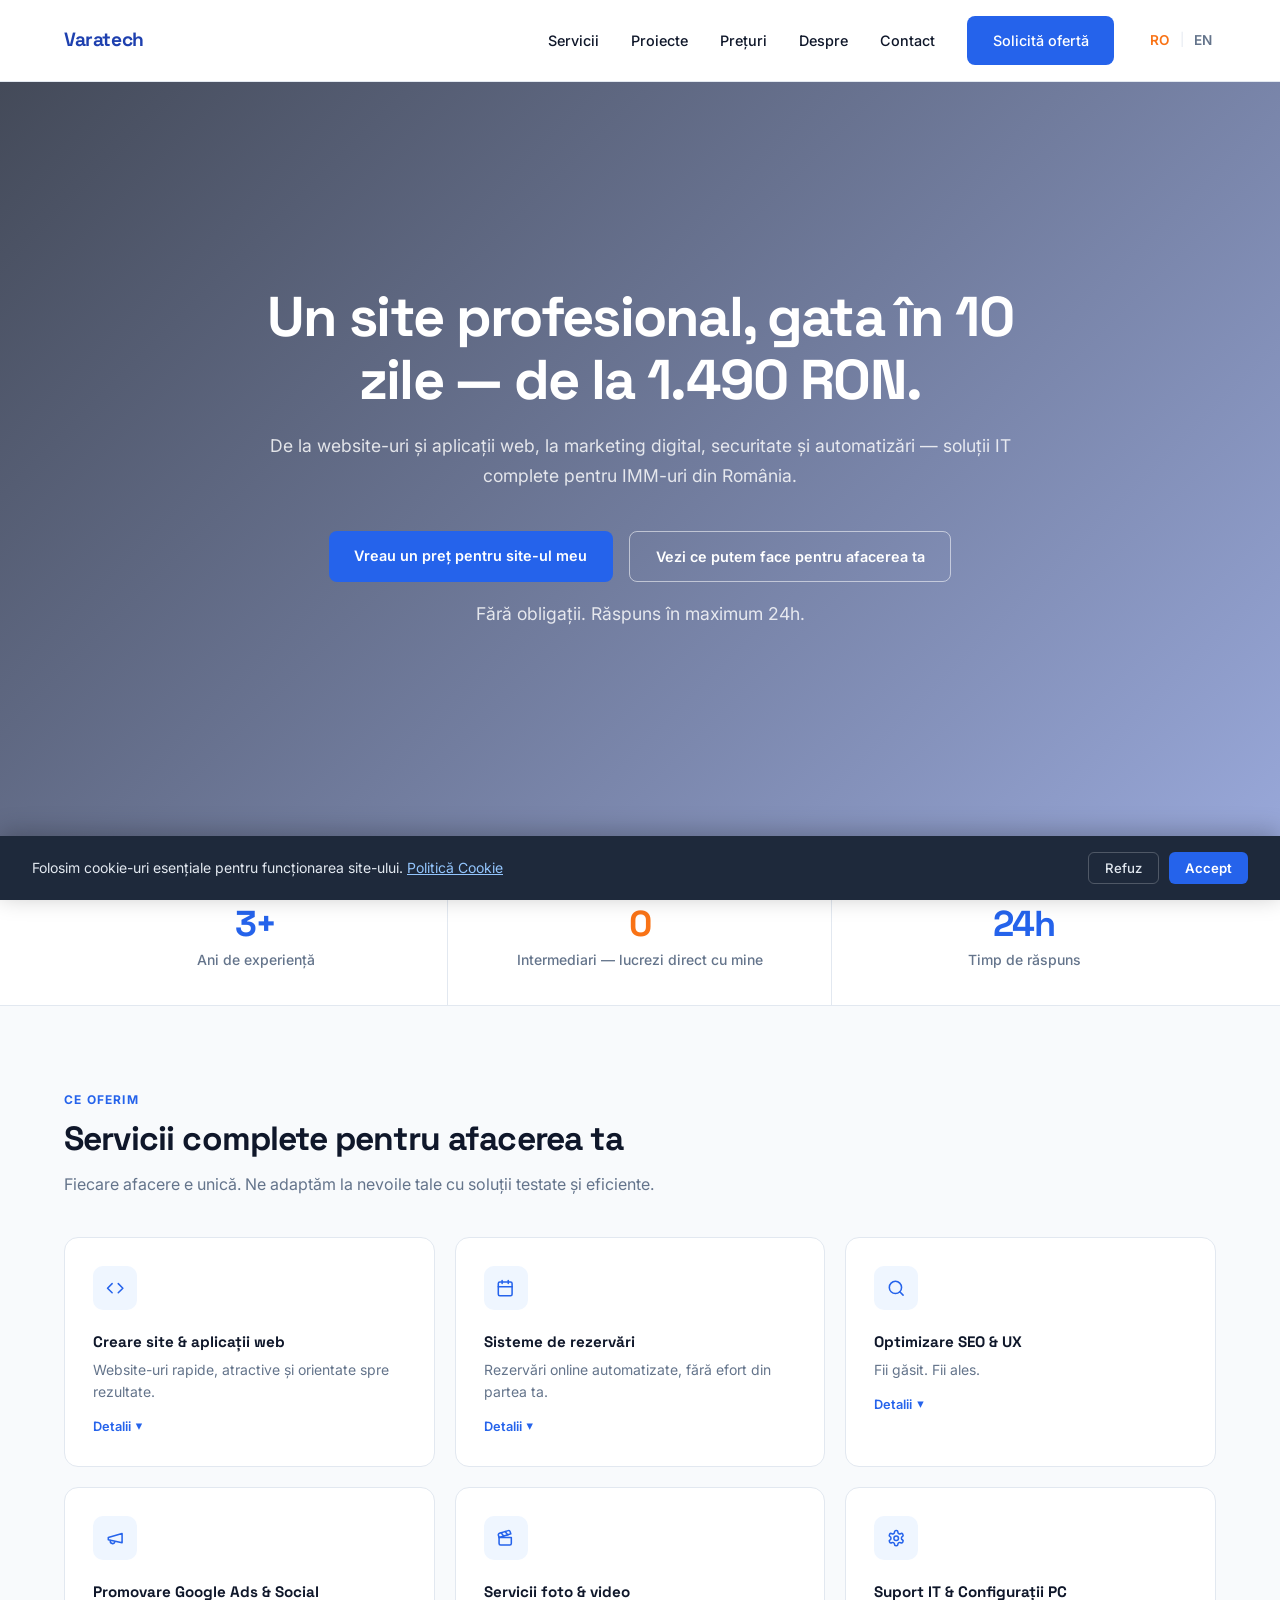
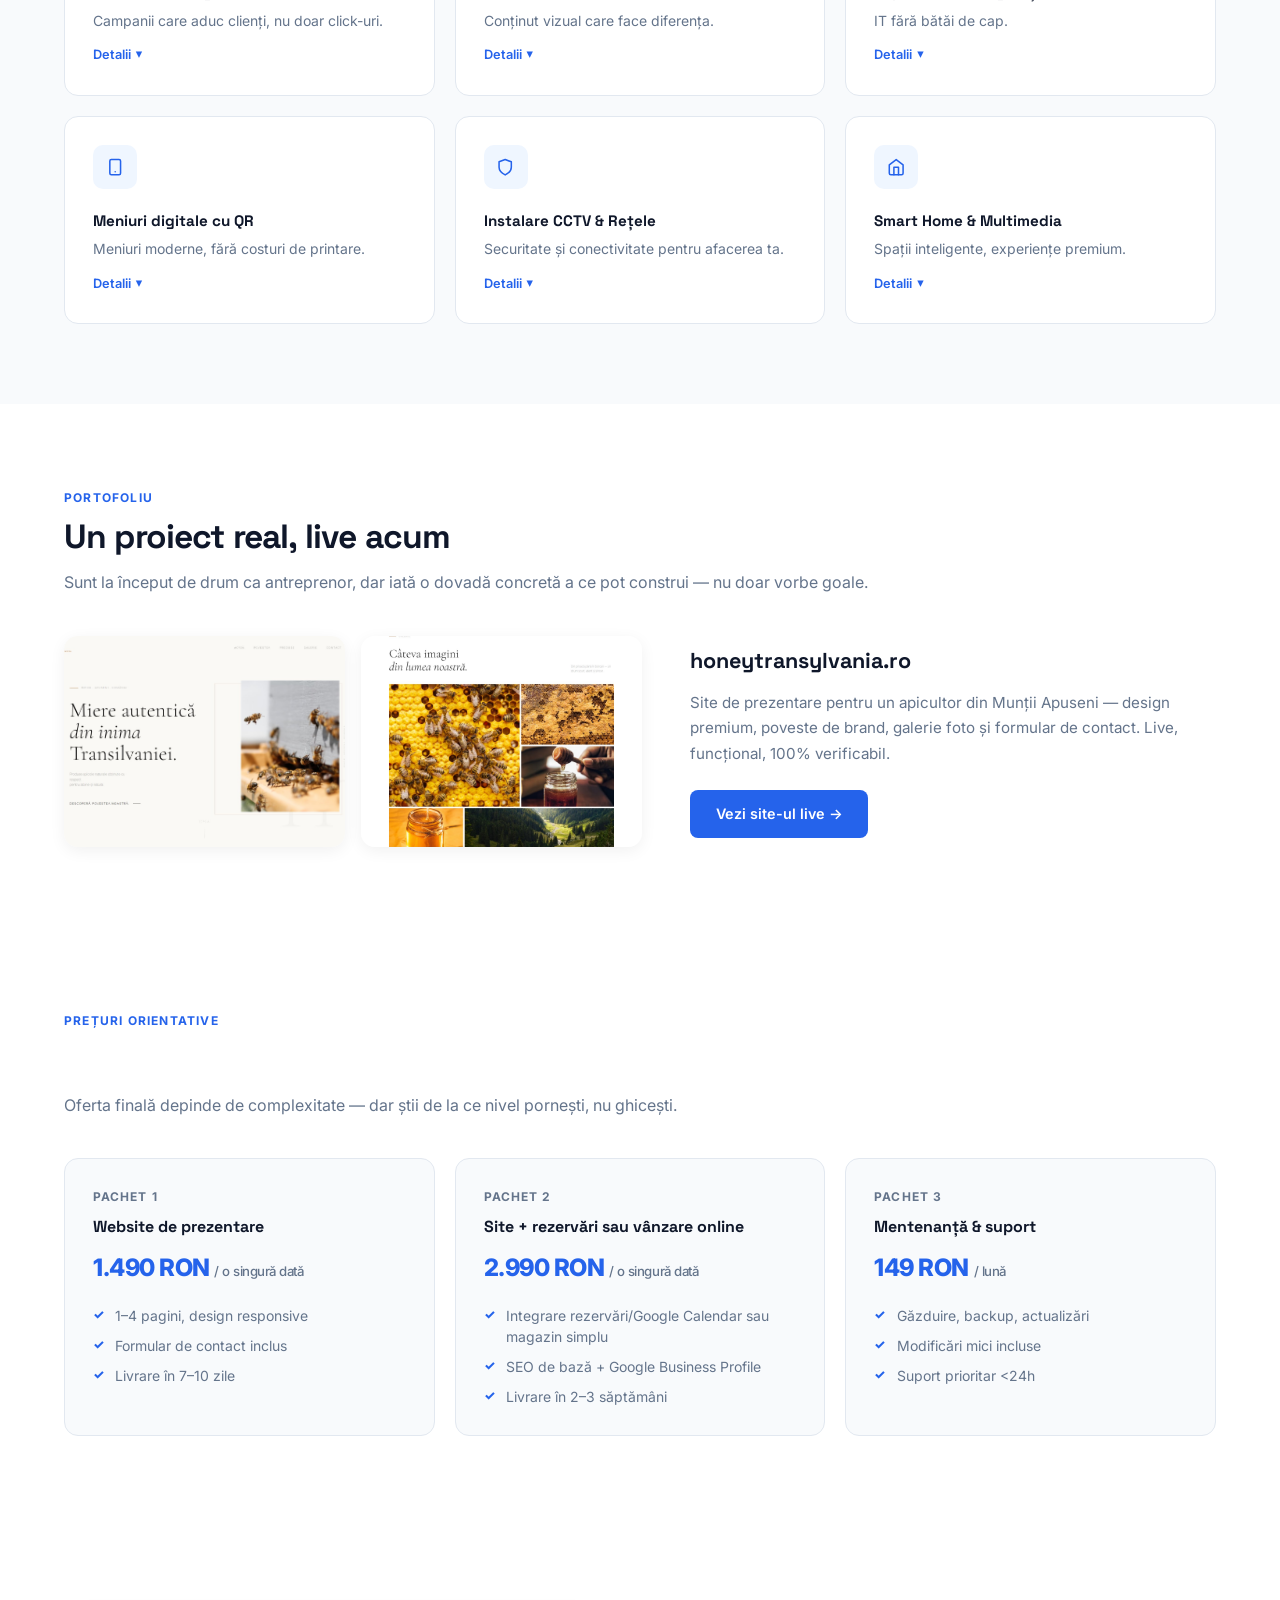
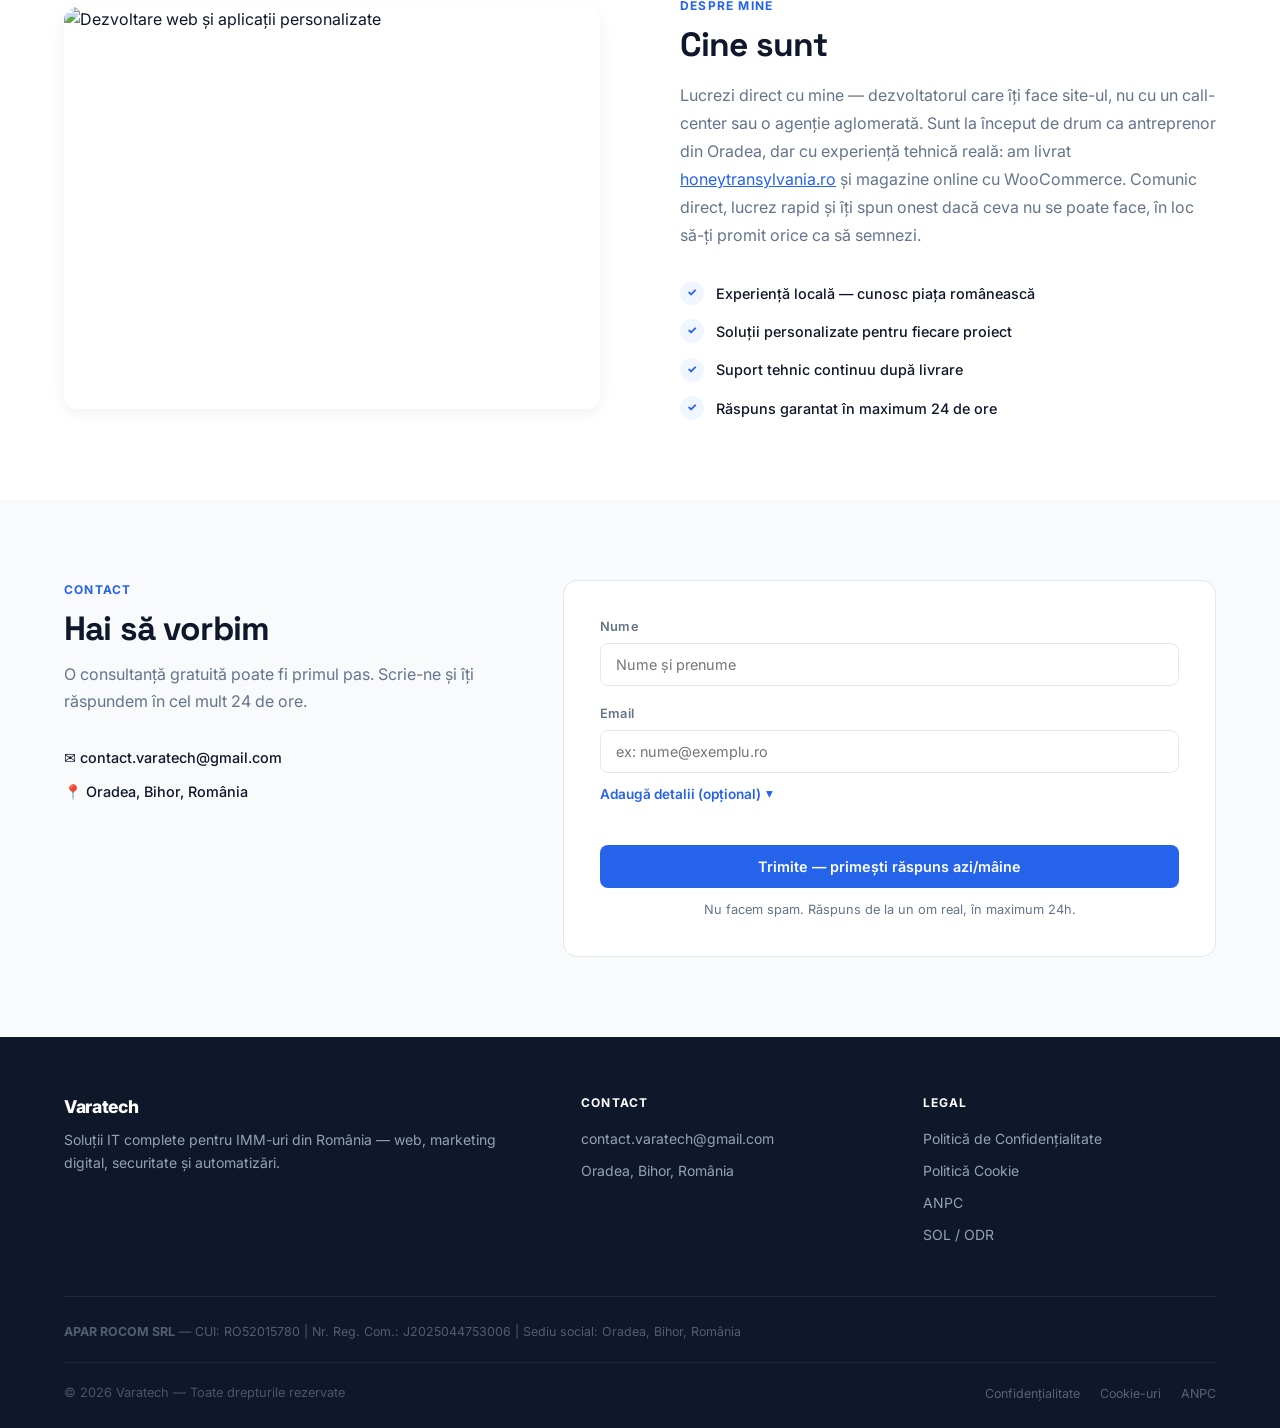
==== index.html @ bb3036b6 "Fix hero wrap, add RO/EN switcher, portfolio section, and visual refresh Removes forced line break c" ====
<!DOCTYPE html>
<html lang="ro">
<head>
  <meta charset="UTF-8">
  <meta name="viewport" content="width=device-width, initial-scale=1.0">
  <title data-i18n="title">Varatech — Soluții IT pentru afaceri din România</title>
  <meta name="description" content="Varatech: website-uri, aplicații web, SEO, Google Ads, suport IT, CCTV și automatizări pentru IMM-uri din Oradea și România.">
  <meta name="keywords" content="varatech, IT Oradea, web design Romania, aplicatii web, SEO, Google Ads, CCTV, smart home, suport IT">
  <meta property="og:title" content="Varatech — Soluții IT pentru afaceri">
  <meta property="og:description" content="Digitalizăm afacerea ta — rapid, eficient, local.">
  <meta property="og:url" content="https://varatech.ro">
  <meta property="og:type" content="website">
  <link rel="preconnect" href="https://fonts.googleapis.com">
  <link rel="preconnect" href="https://fonts.gstatic.com" crossorigin>
  <link href="https://fonts.googleapis.com/css2?family=Inter:wght@400;500;600;700;800&family=Space+Grotesk:wght@500;600;700&display=swap" rel="stylesheet">
  <link rel="stylesheet" href="styles.css">
  <link rel="icon" href="/favicon.ico" type="image/x-icon">
</head>
<body>

  <header class="site-header">
    <div class="container header-inner">
      <a class="logo" href="#">Varatech</a>
      <nav class="nav" id="main-nav">
        <button class="nav-close" id="nav-close" data-i18n-aria="nav.close" aria-label="Închide meniu">✕</button>
        <a href="#servicii" data-i18n="nav.servicii">Servicii</a>
        <a href="#proiecte" data-i18n="nav.proiecte">Proiecte</a>
        <a href="#preturi" data-i18n="nav.preturi">Prețuri</a>
        <a href="#despre" data-i18n="nav.despre">Despre</a>
        <a href="#contact" data-i18n="nav.contact">Contact</a>
        <a href="#contact" class="btn primary nav-cta magnetic" data-i18n="nav.cta">Solicită ofertă</a>
        <div class="lang-switch" role="group" aria-label="Limbă / Language">
          <button type="button" class="lang-btn active" data-lang="ro">RO</button>
          <span class="lang-sep">|</span>
          <button type="button" class="lang-btn" data-lang="en">EN</button>
        </div>
      </nav>
      <button id="nav-toggle" class="nav-toggle" data-i18n-aria="nav.toggle" aria-label="Meniu">
        <span></span><span></span><span></span>
      </button>
    </div>
  </header>
  <div class="nav-backdrop" id="nav-backdrop"></div>

  <main>

    <section class="hero">
      <div class="container hero-inner">
        <h1 data-i18n="hero.h1">Un site profesional, gata în 10 zile — de la 1.490&nbsp;RON.</h1>
        <p data-i18n="hero.p">De la website-uri și aplicații web, la marketing digital, securitate și automatizări — soluții IT complete pentru IMM-uri din România.</p>
        <div class="hero-ctas">
          <a href="#contact" class="btn primary magnetic" data-i18n="hero.cta1">Vreau un preț pentru site-ul meu</a>
          <a href="#servicii" class="btn outline magnetic" data-i18n="hero.cta2">Vezi ce putem face pentru afacerea ta</a>
        </div>
        <p class="hero-micro" data-i18n="hero.micro">Fără obligații. Răspuns în maximum 24h.</p>
      </div>
    </section>

    <section class="stats">
      <div class="container stats-grid">
        <div class="stat">
          <span class="stat-num">3+</span>
          <span class="stat-label" data-i18n="stats.label1">Ani de experiență</span>
        </div>
        <div class="stat">
          <span class="stat-num stat-num-warm">0</span>
          <span class="stat-label" data-i18n="stats.label2">Intermediari — lucrezi direct cu mine</span>
        </div>
        <div class="stat">
          <span class="stat-num">24h</span>
          <span class="stat-label" data-i18n="stats.label3">Timp de răspuns</span>
        </div>
      </div>
    </section>

    <section id="servicii" class="services">
      <div class="container">
        <span class="section-label reveal" data-i18n="services.label">Ce oferim</span>
        <h2 class="reveal" data-i18n="services.h2">Servicii complete pentru afacerea ta</h2>
        <p class="lead reveal" data-i18n="services.lead">Fiecare afacere e unică. Ne adaptăm la nevoile tale cu soluții testate și eficiente.</p>
        <div class="services-grid">

          <article class="card reveal">
            <div class="icon-wrap">
              <svg class="icon" xmlns="http://www.w3.org/2000/svg" viewBox="0 0 24 24" fill="none" stroke="currentColor" stroke-width="2" stroke-linecap="round" stroke-linejoin="round"><polyline points="16,18 22,12 16,6"></polyline><polyline points="8,6 2,12 8,18"></polyline></svg>
            </div>
            <h3 data-i18n="service1.title">Creare site & aplicații web</h3>
            <p data-i18n="service1.desc">Website-uri rapide, atractive și orientate spre rezultate.</p>
            <button class="details-btn"><span class="btn-text" data-i18n="common.details">Detalii</span> <span class="btn-icon">▾</span></button>
            <div class="details">
              <div class="details-inner"><p data-i18n="service1.details">Proiectăm și dezvoltăm website-uri personalizate și aplicații web pentru vânzări online, rezervări și managementul afacerii. Design modern, optimizat pentru orice dispozitiv.</p></div>
            </div>
          </article>

          <article class="card reveal">
            <div class="icon-wrap">
              <svg class="icon" xmlns="http://www.w3.org/2000/svg" viewBox="0 0 24 24" fill="none" stroke="currentColor" stroke-width="2" stroke-linecap="round" stroke-linejoin="round"><rect width="18" height="18" x="3" y="4" rx="2" ry="2"></rect><line x1="16" x2="16" y1="2" y2="6"></line><line x1="8" x2="8" y1="2" y2="6"></line><line x1="3" x2="21" y1="10" y2="10"></line></svg>
            </div>
            <h3 data-i18n="service2.title">Sisteme de rezervări</h3>
            <p data-i18n="service2.desc">Rezervări online automatizate, fără efort din partea ta.</p>
            <button class="details-btn"><span class="btn-text" data-i18n="common.details">Detalii</span> <span class="btn-icon">▾</span></button>
            <div class="details">
              <div class="details-inner"><p data-i18n="service2.details">Soluții intuitive de programări online, sincronizate cu Google Calendar, cu notificări automate și management complet al clienților.</p></div>
            </div>
          </article>

          <article class="card reveal">
            <div class="icon-wrap">
              <svg class="icon" xmlns="http://www.w3.org/2000/svg" viewBox="0 0 24 24" fill="none" stroke="currentColor" stroke-width="2" stroke-linecap="round" stroke-linejoin="round"><circle cx="11" cy="11" r="8"></circle><path d="m21 21-4.35-4.35"></path></svg>
            </div>
            <h3 data-i18n="service3.title">Optimizare SEO & UX</h3>
            <p data-i18n="service3.desc">Fii găsit. Fii ales.</p>
            <button class="details-btn"><span class="btn-text" data-i18n="common.details">Detalii</span> <span class="btn-icon">▾</span></button>
            <div class="details">
              <div class="details-inner"><p data-i18n="service3.details">Creștem vizibilitatea site-ului tău în căutările locale, optimizăm experiența utilizatorilor și îmbunătățim rata de conversie.</p></div>
            </div>
          </article>

          <article class="card reveal">
            <div class="icon-wrap">
              <svg class="icon" xmlns="http://www.w3.org/2000/svg" viewBox="0 0 24 24" fill="none" stroke="currentColor" stroke-width="2" stroke-linecap="round" stroke-linejoin="round"><path d="m3 11 18-5v12L3 14v-3z"></path><path d="M11.6 16.8a3 3 0 0 1-5.8-1.6"></path></svg>
            </div>
            <h3 data-i18n="service4.title">Promovare Google Ads & Social</h3>
            <p data-i18n="service4.desc">Campanii care aduc clienți, nu doar click-uri.</p>
            <button class="details-btn"><span class="btn-text" data-i18n="common.details">Detalii</span> <span class="btn-icon">▾</span></button>
            <div class="details">
              <div class="details-inner"><p data-i18n="service4.details">Campanii eficiente pe Google și rețele sociale, orientate spre clienți locali, cu rezultate clare și măsurabile.</p></div>
            </div>
          </article>

          <article class="card reveal">
            <div class="icon-wrap">
              <svg class="icon" xmlns="http://www.w3.org/2000/svg" viewBox="0 0 24 24" fill="none" stroke="currentColor" stroke-width="2" stroke-linecap="round" stroke-linejoin="round">
                <path d="M4 11v8a2 2 0 0 0 2 2h12a2 2 0 0 0 2-2v-8H4Z"></path>
                <path d="m4 11-.88-2.87a2 2 0 0 1 1.33-2.5l11.48-3.5a2 2 0 0 1 2.5 1.32l.87 2.87L4 11.01Z"></path>
                <path d="m6.6 4.99 3.38 4.2"></path>
                <path d="m11.86 3.38 3.38 4.2"></path>
              </svg>
            </div>
            <h3 data-i18n="service5.title">Servicii foto & video</h3>
            <p data-i18n="service5.desc">Conținut vizual care face diferența.</p>
            <button class="details-btn"><span class="btn-text" data-i18n="common.details">Detalii</span> <span class="btn-icon">▾</span></button>
            <div class="details">
              <div class="details-inner"><p data-i18n="service5.details">Fotografii de produs, video-uri promoționale și sesiuni foto pentru social media — conținut profesional care prezintă afacerea ta la cel mai înalt nivel.</p></div>
            </div>
          </article>

          <article class="card reveal">
            <div class="icon-wrap">
              <svg class="icon" xmlns="http://www.w3.org/2000/svg" viewBox="0 0 24 24" fill="none" stroke="currentColor" stroke-width="2" stroke-linecap="round" stroke-linejoin="round"><path d="M12.22 2h-.44a2 2 0 0 0-2 2v.18a2 2 0 0 1-1 1.73l-.43.25a2 2 0 0 1-2 0l-.15-.08a2 2 0 0 0-2.73.73l-.22.38a2 2 0 0 0 .73 2.73l.15.1a2 2 0 0 1 1 1.72v.51a2 2 0 0 1-1 1.74l-.15.09a2 2 0 0 0-.73 2.73l.22.38a2 2 0 0 0 2.73.73l.15-.08a2 2 0 0 1 2 0l.43.25a2 2 0 0 1 1 1.73V20a2 2 0 0 0 2 2h.44a2 2 0 0 0 2-2v-.18a2 2 0 0 1 1-1.73l.43-.25a2 2 0 0 1 2 0l.15.08a2 2 0 0 0 2.73-.73l.22-.39a2 2 0 0 0-.73-2.73l-.15-.08a2 2 0 0 1-1-1.74v-.5a2 2 0 0 1 1-1.74l.15-.09a2 2 0 0 0 .73-2.73l-.22-.38a2 2 0 0 0-2.73-.73l-.15.08a2 2 0 0 1-2 0l-.43-.25a2 2 0 0 1-1-1.73V4a2 2 0 0 0-2-2z"></path><circle cx="12" cy="12" r="3"></circle></svg>
            </div>
            <h3 data-i18n="service6.title">Suport IT & Configurații PC</h3>
            <p data-i18n="service6.desc">IT fără bătăi de cap.</p>
            <button class="details-btn"><span class="btn-text" data-i18n="common.details">Detalii</span> <span class="btn-icon">▾</span></button>
            <div class="details">
              <div class="details-inner"><p data-i18n="service6.details">Administrare rețele, configurare PC-uri, backup-uri sigure și intervenții rapide on-site sau remote, pentru continuitatea afacerii tale.</p></div>
            </div>
          </article>

          <article class="card reveal">
            <div class="icon-wrap">
              <svg class="icon" xmlns="http://www.w3.org/2000/svg" viewBox="0 0 24 24" fill="none" stroke="currentColor" stroke-width="2" stroke-linecap="round" stroke-linejoin="round"><rect width="14" height="20" x="5" y="2" rx="2" ry="2"></rect><path d="M12 18h.01"></path></svg>
            </div>
            <h3 data-i18n="service7.title">Meniuri digitale cu QR</h3>
            <p data-i18n="service7.desc">Meniuri moderne, fără costuri de printare.</p>
            <button class="details-btn"><span class="btn-text" data-i18n="common.details">Detalii</span> <span class="btn-icon">▾</span></button>
            <div class="details">
              <div class="details-inner"><p data-i18n="service7.details">Meniuri interactive pentru restaurante și cafenele, actualizabile instant, accesibile printr-un simplu cod QR. Fără hârtie, fără costuri suplimentare.</p></div>
            </div>
          </article>

          <article class="card reveal">
            <div class="icon-wrap">
              <svg class="icon" xmlns="http://www.w3.org/2000/svg" viewBox="0 0 24 24" fill="none" stroke="currentColor" stroke-width="2" stroke-linecap="round" stroke-linejoin="round"><path d="M12 22s8-4 8-10V5l-8-3-8 3v7c0 6 8 10 8 10"></path></svg>
            </div>
            <h3 data-i18n="service8.title">Instalare CCTV & Rețele</h3>
            <p data-i18n="service8.desc">Securitate și conectivitate pentru afacerea ta.</p>
            <button class="details-btn"><span class="btn-text" data-i18n="common.details">Detalii</span> <span class="btn-icon">▾</span></button>
            <div class="details">
              <div class="details-inner"><p data-i18n="service8.details">Instalăm sisteme de supraveghere video, rețele cablate și wireless, cu monitorizare 24/7 și securitate avansată.</p></div>
            </div>
          </article>

          <article class="card reveal">
            <div class="icon-wrap">
              <svg class="icon" xmlns="http://www.w3.org/2000/svg" viewBox="0 0 24 24" fill="none" stroke="currentColor" stroke-width="2" stroke-linecap="round" stroke-linejoin="round"><path d="m3 9 9-7 9 7v11a2 2 0 0 1-2 2H5a2 2 0 0 1-2-2z"></path><polyline points="9,22 9,12 15,12 15,22"></polyline></svg>
            </div>
            <h3 data-i18n="service9.title">Smart Home & Multimedia</h3>
            <p data-i18n="service9.desc">Spații inteligente, experiențe premium.</p>
            <button class="details-btn"><span class="btn-text" data-i18n="common.details">Detalii</span> <span class="btn-icon">▾</span></button>
            <div class="details">
              <div class="details-inner"><p data-i18n="service9.details">Automatizări smart home și sisteme multimedia profesionale pentru locuințe și spații comerciale — confort, eficiență și o imagine modernă.</p></div>
            </div>
          </article>

        </div>
      </div>
    </section>

    <section id="proiecte" class="portfolio">
      <div class="container">
        <span class="section-label reveal" data-i18n="portfolio.label">Portofoliu</span>
        <h2 class="reveal" data-i18n="portfolio.h2">Un proiect real, live acum</h2>
        <p class="lead reveal" data-i18n="portfolio.lead">Sunt la început de drum ca antreprenor, dar iată o dovadă concretă a ce pot construi — nu doar vorbe goale.</p>
        <div class="portfolio-showcase">
          <div class="portfolio-images reveal">
            <img src="imgs/portfolio/honeytransylvania-hero.jpg" data-i18n-alt="portfolio.imgAlt1" alt="Pagina principală honeytransylvania.ro" loading="lazy">
            <img src="imgs/portfolio/honeytransylvania-galerie.jpg" data-i18n-alt="portfolio.imgAlt2" alt="Galeria foto de pe honeytransylvania.ro" loading="lazy">
          </div>
          <div class="portfolio-info reveal">
            <h3>honeytransylvania.ro</h3>
            <p data-i18n="portfolio.desc">Site de prezentare pentru un apicultor din Munții Apuseni — design premium, poveste de brand, galerie foto și formular de contact. Live, funcțional, 100% verificabil.</p>
            <a href="https://honeytransylvania.ro/" target="_blank" rel="noopener" class="btn primary magnetic" data-i18n="portfolio.cta">Vezi site-ul live →</a>
          </div>
        </div>
      </div>
    </section>

    <section id="preturi" class="pricing">
      <div class="container">
        <span class="section-label reveal" data-i18n="pricing.label">Prețuri orientative</span>
        <h2 class="reveal" data-i18n="pricing.h2">Cât costă, de la ce sumă pornim</h2>
        <p class="lead reveal" data-i18n="pricing.lead">Oferta finală depinde de complexitate — dar știi de la ce nivel pornești, nu ghicești.</p>
        <div class="price-grid">

          <article class="price-card reveal">
            <p class="price-tier" data-i18n="price1.tier">Pachet 1</p>
            <h3 class="price-name" data-i18n="price1.name">Website de prezentare</h3>
            <p class="price-value">1.490 RON <span data-i18n="pricing.onetime">/ o singură dată</span></p>
            <ul class="price-features">
              <li data-i18n="price1.f1">1–4 pagini, design responsive</li>
              <li data-i18n="price1.f2">Formular de contact inclus</li>
              <li data-i18n="price1.f3">Livrare în 7–10 zile</li>
            </ul>
          </article>

          <article class="price-card reveal">
            <p class="price-tier" data-i18n="price2.tier">Pachet 2</p>
            <h3 class="price-name" data-i18n="price2.name">Site + rezervări sau vânzare online</h3>
            <p class="price-value">2.990 RON <span data-i18n="pricing.onetime">/ o singură dată</span></p>
            <ul class="price-features">
              <li data-i18n="price2.f1">Integrare rezervări/Google Calendar sau magazin simplu</li>
              <li data-i18n="price2.f2">SEO de bază + Google Business Profile</li>
              <li data-i18n="price2.f3">Livrare în 2–3 săptămâni</li>
            </ul>
          </article>

          <article class="price-card reveal">
            <p class="price-tier" data-i18n="price3.tier">Pachet 3</p>
            <h3 class="price-name" data-i18n="price3.name">Mentenanță &amp; suport</h3>
            <p class="price-value">149 RON <span data-i18n="price3.period">/ lună</span></p>
            <ul class="price-features">
              <li data-i18n="price3.f1">Găzduire, backup, actualizări</li>
              <li data-i18n="price3.f2">Modificări mici incluse</li>
              <li data-i18n="price3.f3">Suport prioritar &lt;24h</li>
            </ul>
          </article>

        </div>
      </div>
    </section>

    <section id="despre" class="about">
      <div class="container">
        <div class="about-inner">
          <div class="about-image reveal">
            <img
              src="https://images.unsplash.com/photo-1522071820081-009f0129c71c?auto=format&fit=crop&w=800&q=80"
              alt="Dezvoltare web și aplicații personalizate"
              data-i18n-alt="about.imgAlt"
              loading="lazy"
            >
          </div>
          <div class="about-content reveal">
            <span class="section-label" data-i18n="about.label">Despre mine</span>
            <h2 data-i18n="about.h2">Cine sunt</h2>
            <p data-i18n-html="about.p">Lucrezi direct cu mine — dezvoltatorul care îți face site-ul, nu cu un call-center sau o agenție aglomerată. Sunt la început de drum ca antreprenor din Oradea, dar cu experiență tehnică reală: am livrat <a href="https://honeytransylvania.ro" target="_blank" rel="noopener">honeytransylvania.ro</a> și magazine online cu WooCommerce. Comunic direct, lucrez rapid și îți spun onest dacă ceva nu se poate face, în loc să-ți promit orice ca să semnezi.</p>
            <ul class="feature-list">
              <li data-i18n="about.f1">Experiență locală — cunosc piața românească</li>
              <li data-i18n="about.f2">Soluții personalizate pentru fiecare proiect</li>
              <li data-i18n="about.f3">Suport tehnic continuu după livrare</li>
              <li data-i18n="about.f4">Răspuns garantat în maximum 24 de ore</li>
            </ul>
          </div>
        </div>
      </div>
    </section>

    <section id="contact" class="contact">
      <div class="container">
        <div class="contact-inner">
          <div class="contact-info reveal">
            <span class="section-label" data-i18n="contact.label">Contact</span>
            <h2 data-i18n="contact.h2">Hai să vorbim</h2>
            <p class="lead" data-i18n="contact.lead">O consultanță gratuită poate fi primul pas. Scrie-ne și îți răspundem în cel mult 24 de ore.</p>
            <div class="contact-details">
              <a href="mailto:contact.varatech@gmail.com">✉️ contact.varatech@gmail.com</a>
              <span data-i18n="contact.location">📍 Oradea, Bihor, România</span>
            </div>
          </div>
          <div class="contact-form-wrap reveal">
            <form id="contact-form" class="contact-form">
              <div class="form-row">
                <label for="name" data-i18n="form.name">Nume</label>
                <input id="name" name="name" type="text" placeholder="Nume și prenume" data-i18n-placeholder="form.namePh" required>
              </div>
              <div class="form-row">
                <label for="email" data-i18n="form.email">Email</label>
                <input id="email" name="email" type="email" placeholder="ex: nume@exemplu.ro" data-i18n-placeholder="form.emailPh" required>
              </div>

              <button type="button" class="form-more-btn"><span class="btn-text" data-i18n="form.more">Adaugă detalii (opțional)</span> <span class="btn-icon">▾</span></button>
              <div class="form-extra">
                <div class="form-extra-inner">
                  <div class="form-row">
                    <label for="phone" data-i18n="form.phone">Telefon</label>
                    <input id="phone" name="phone" type="tel" placeholder="07xx xxx xxx">
                  </div>
                  <div class="form-row">
                    <label for="service" data-i18n="form.service">Serviciu</label>
                    <select id="service" name="service">
                      <option value="Creare site & aplicații web" data-i18n="opt.site">Creare site & aplicații web</option>
                      <option value="Sisteme de rezervări" data-i18n="opt.booking">Sisteme de rezervări</option>
                      <option value="SEO & UX" data-i18n="opt.seo">SEO & UX</option>
                      <option value="Google Ads & Social" data-i18n="opt.ads">Google Ads & Social</option>
                      <option value="Foto & Video" data-i18n="opt.photo">Foto & Video</option>
                      <option value="Suport IT" data-i18n="opt.it">Suport IT</option>
                      <option value="Meniu digital QR" data-i18n="opt.qr">Meniu digital QR</option>
                      <option value="Instalare CCTV & Rețele" data-i18n="opt.cctv">Instalare CCTV & Rețele</option>
                      <option value="Smart Home & Multimedia" data-i18n="opt.smarthome">Smart Home & Multimedia</option>
                      <option value="Altele" data-i18n="opt.other">Altele</option>
                    </select>
                  </div>
                  <div class="form-row">
                    <label for="message" data-i18n="form.message">Mesaj</label>
                    <textarea id="message" name="message" rows="4" placeholder="Spune-ne cu ce te putem ajuta..." data-i18n-placeholder="form.messagePh"></textarea>
                  </div>
                </div>
              </div>

              <div class="form-actions">
                <button type="submit" class="btn primary" data-i18n="form.submit">Trimite — primești răspuns azi/mâine</button>
                <p class="form-micro" data-i18n="form.micro">Nu facem spam. Răspuns de la un om real, în maximum 24h.</p>
              </div>
            </form>
          </div>
        </div>
      </div>
    </section>

  </main>

  <footer class="site-footer">
    <div class="container">
      <div class="footer-grid">
        <div class="footer-brand">
          <strong>Varatech</strong>
          <p data-i18n="footer.brandP">Soluții IT complete pentru IMM-uri din România — web, marketing digital, securitate și automatizări.</p>
        </div>
        <div class="footer-col">
          <h4 data-i18n="contact.label">Contact</h4>
          <a href="mailto:contact.varatech@gmail.com">contact.varatech@gmail.com</a>
          <span data-i18n="footer.location">Oradea, Bihor, România</span>
        </div>
        <div class="footer-col">
          <h4 data-i18n="footer.legalH4">Legal</h4>
          <a href="privacy.html" data-i18n="footer.privacy">Politică de Confidențialitate</a>
          <a href="cookies.html" data-i18n="footer.cookiePolicy">Politică Cookie</a>
          <a href="https://anpc.ro/" target="_blank" rel="noopener noreferrer">ANPC</a>
          <a href="https://ec.europa.eu/consumers/odr" target="_blank" rel="noopener noreferrer">SOL / ODR</a>
        </div>
      </div>
      <div class="footer-legal">
        <p><strong>APAR ROCOM SRL</strong> — CUI: RO52015780 | Nr. Reg. Com.: J2025044753006 | Sediu social: Oradea, Bihor, România</p>
      </div>
      <div class="footer-bottom">
        <p class="footer-muted">© <span id="year"></span> <span data-i18n="footer.rights">Varatech — Toate drepturile rezervate</span></p>
        <div class="footer-links-legal">
          <a href="privacy.html" data-i18n="footer.confidentialitate">Confidențialitate</a>
          <a href="cookies.html" data-i18n="footer.cookieuri">Cookie-uri</a>
          <a href="https://anpc.ro/" target="_blank" rel="noopener noreferrer">ANPC</a>
        </div>
      </div>
    </div>
  </footer>

  <div class="cookie-banner" id="cookie-banner" role="dialog" data-i18n-aria="cookie.ariaLabel" aria-label="Consimțământ cookie-uri">
    <p data-i18n-html="cookie.text">Folosim cookie-uri esențiale pentru funcționarea site-ului. <a href="cookies.html">Politică Cookie</a></p>
    <div class="cookie-actions">
      <button class="btn-cookie-reject" id="cookie-reject" data-i18n="cookie.reject">Refuz</button>
      <button class="btn-cookie-accept" id="cookie-accept" data-i18n="cookie.accept">Accept</button>
    </div>
  </div>

  <script type="text/javascript" src="https://cdn.jsdelivr.net/npm/@emailjs/browser@4/dist/email.min.js"></script>
  <script type="text/javascript">emailjs.init('06xU3LVx1te-rWvgG')</script>
  <script src="i18n.js"></script>
  <script src="interactions.js"></script>
  <script src="main.js"></script>
</body>
</html>
---- styles.css ----
/* Varatech */
:root{
  --accent-1:#2563eb;
  --accent-2:#1e40af;
  --bg-1:#ffffff;
  --bg-2:#f8fafc;
  --text:#0f172a;
  --muted:#64748b;
  --border:#e2e8f0;
  --radius-sm:8px;
  --radius:14px;
  --shadow:0 4px 16px rgba(0,0,0,0.06);
  --shadow-hover:0 8px 32px rgba(37,99,235,0.12);
  --footer-bg:#0f172a;
  --footer-text:#94a3b8;
  --accent-warm:#f97316;
  --font-display:'Space Grotesk','Inter',system-ui,-apple-system,'Segoe UI',Roboto,sans-serif;
}
*{box-sizing:border-box;margin:0;padding:0}
html{scroll-behavior:smooth}
body{
  font-family:'Inter',system-ui,-apple-system,'Segoe UI',Roboto,sans-serif;
  background:var(--bg-1);color:var(--text);
  -webkit-font-smoothing:antialiased;
  line-height:1.6;
}
h1,h2,h3,.logo,.stat-num{font-family:var(--font-display)}
img{display:block;max-width:100%}
.container{max-width:1200px;margin:0 auto;padding:0 1.5rem}

/* ── Header ── */
.site-header{
  background:white;
  padding:1rem 0;
  position:sticky;top:0;z-index:40;
  border-bottom:1px solid var(--border);
}
.header-inner{display:flex;align-items:center;justify-content:space-between;gap:1.5rem}
.logo{font-weight:800;color:var(--accent-2);text-decoration:none;font-size:1.2rem;letter-spacing:-0.02em}
.nav{display:flex;align-items:center;gap:2rem}
.nav>a{color:var(--text);text-decoration:none;font-weight:500;font-size:0.9rem;transition:color 0.2s}
.nav>a:hover{color:var(--accent-1)}
.lang-switch{display:flex;align-items:center;gap:0.4rem}
.lang-btn{
  background:none;border:none;font-family:inherit;font-size:0.85rem;font-weight:600;
  color:var(--muted);cursor:pointer;padding:0.25rem;transition:color 0.2s;
}
.lang-btn:hover{color:var(--accent-1)}
.lang-btn.active{color:var(--accent-warm)}
.lang-sep{color:var(--border);font-size:0.8rem}
.nav-backdrop,.nav-close,.nav-cta{display:none}
.nav-toggle{display:none;background:none;border:0;cursor:pointer;padding:4px}
.nav-toggle span{display:block;width:22px;height:2px;background:var(--text);margin:5px 0;border-radius:2px}

/* ── Buttons ── */
.btn{
  display:inline-block;
  padding:0.8rem 1.6rem;
  border-radius:var(--radius-sm);
  text-decoration:none;font-weight:600;font-size:0.9rem;
  transition:all 0.2s;cursor:pointer;border:none;font-family:inherit;
}
.btn.primary{background:var(--accent-1);color:white}
.btn.primary:hover{background:var(--accent-2);transform:translateY(-1px);box-shadow:0 4px 14px rgba(37,99,235,0.3)}
.btn.outline{border:1px solid rgba(255,255,255,0.55);color:white;background:transparent}
.btn.outline:hover{background:rgba(255,255,255,0.12)}

/* ── Hero ── */
.hero{
  min-height:88vh;
  display:flex;align-items:center;
  background-image:url('https://images.unsplash.com/photo-1497366216548-37526070297c?auto=format&fit=crop&w=1920&q=80');
  background-size:cover;background-position:center;background-attachment:fixed;
  position:relative;
}
.hero::before{
  content:'';position:absolute;inset:0;
  background:linear-gradient(135deg,rgba(15,23,42,0.78) 0%,rgba(30,64,175,0.45) 100%);
}
.hero-inner{
  position:relative;z-index:1;text-align:center;
  max-width:760px;margin:0 auto;padding:5rem 0;
}
.hero h1{
  font-size:3.5rem;font-weight:800;color:white;
  line-height:1.12;letter-spacing:-0.03em;margin-bottom:1.25rem;
}
.hero p{color:rgba(255,255,255,0.82);font-size:1.1rem;margin-bottom:2.5rem;line-height:1.7}
.hero-ctas{display:flex;gap:1rem;justify-content:center;flex-wrap:wrap}
.hero-micro{color:rgba(255,255,255,0.7);font-size:0.8rem;margin-top:1.1rem;margin-bottom:0}


/* ── Scroll reveal ── */
.reveal{opacity:0;transform:translateY(18px);transition:opacity 0.6s ease,transform 0.6s ease}
.reveal.visible{opacity:1;transform:translateY(0)}
@media (prefers-reduced-motion:reduce){
  .reveal{opacity:1;transform:none;transition:none}
}

/* ── Stats ── */
.stats{background:var(--bg-1);border-bottom:1px solid var(--border)}
.stats-grid{display:grid;grid-template-columns:repeat(3,1fr);text-align:center}
.stat{padding:2rem 1rem;border-right:1px solid var(--border)}
.stat:last-child{border-right:none}
.stat-num{display:block;font-size:2.25rem;font-weight:800;color:var(--accent-1);letter-spacing:-0.03em;line-height:1;margin-bottom:0.35rem}
.stat-num-warm{color:var(--accent-warm)}
.stat-label{font-size:0.875rem;color:var(--muted);font-weight:500}

/* ── Section labels & headings ── */
.section-label{
  display:inline-block;font-size:0.75rem;font-weight:700;letter-spacing:0.1em;
  text-transform:uppercase;color:var(--accent-1);margin-bottom:0.6rem;
}
h2{font-size:2.1rem;font-weight:800;letter-spacing:-0.025em;line-height:1.2;margin-bottom:0.75rem}
.lead{color:var(--muted);font-size:1rem;margin-bottom:2.5rem;line-height:1.65}

/* ── Services ── */
.services{padding:5rem 0;background:var(--bg-2)}
.services-grid{display:grid;grid-template-columns:repeat(auto-fit,minmax(280px,1fr));gap:1.25rem}
.card{
  background:white;border-radius:var(--radius);padding:1.75rem;
  border:1px solid var(--border);
  transition:border-color 0.25s,box-shadow 0.25s,transform 0.25s;
}
.card:hover{border-color:var(--accent-1);box-shadow:var(--shadow-hover);transform:translateY(-3px)}
.icon-wrap{
  width:2.75rem;height:2.75rem;background:#eff6ff;
  border-radius:10px;display:flex;align-items:center;justify-content:center;
  margin-bottom:1.25rem;flex-shrink:0;
}
.icon-wrap .icon{width:1.15rem;height:1.15rem;color:var(--accent-1)}
.card h3{font-size:0.95rem;font-weight:700;margin-bottom:0.3rem;color:var(--text)}
.card>p{color:var(--muted);font-size:0.875rem;line-height:1.55;margin:0}
.details-btn{
  display:inline-flex;align-items:center;gap:0.3rem;margin-top:1rem;
  padding:0;background:none;border:none;
  color:var(--accent-1);font-size:0.8rem;font-weight:600;cursor:pointer;
  transition:color 0.2s;font-family:inherit;
}
.details-btn:hover{color:var(--accent-2)}
.btn-icon{display:inline-block;transition:transform 0.3s ease;line-height:1}
.card.expanded .btn-icon{transform:rotate(180deg)}
.details{max-height:0;overflow:hidden;transition:max-height 0.4s ease}
.card.expanded .details{max-height:300px}
.details-inner{margin-top:1rem;padding-top:1rem;border-top:1px solid var(--border)}
.details-inner p{color:var(--muted);font-size:0.875rem;line-height:1.6;margin:0}

/* ── Portfolio ── */
.portfolio{padding:5rem 0;background:var(--bg-1)}
.portfolio-showcase{
  display:grid;grid-template-columns:1.1fr 1fr;gap:3rem;align-items:center;margin-top:2.5rem;
}
.portfolio-images{display:grid;grid-template-columns:1fr 1fr;gap:1rem}
.portfolio-images img{
  width:100%;height:100%;object-fit:cover;border-radius:var(--radius);
  box-shadow:var(--shadow);aspect-ratio:4/3;
}
.portfolio-info h3{font-size:1.35rem;font-weight:800;margin-bottom:0.75rem;color:var(--text)}
.portfolio-info p{color:var(--muted);font-size:0.95rem;line-height:1.65;margin-bottom:1.5rem}

/* ── Pricing ── */
.pricing{padding:5rem 0;background:var(--bg-1)}
.price-grid{display:grid;grid-template-columns:repeat(auto-fit,minmax(260px,1fr));gap:1.25rem;margin-top:2.5rem}
.price-card{
  background:var(--bg-2);border-radius:var(--radius);padding:1.75rem;
  border:1px solid var(--border);
  transition:border-color 0.25s,box-shadow 0.25s,transform 0.25s;
}
.price-card:hover{border-color:var(--accent-1);box-shadow:var(--shadow-hover);transform:translateY(-3px)}
.price-tier{
  font-size:0.75rem;font-weight:700;letter-spacing:0.09em;text-transform:uppercase;
  color:var(--muted);margin-bottom:0.5rem;
}
.price-name{font-size:1rem;font-weight:700;color:var(--text);margin-bottom:0.6rem}
.price-value{font-size:1.5rem;font-weight:800;color:var(--accent-1);letter-spacing:-0.02em;margin-bottom:1.1rem}
.price-value span{font-size:0.55em;font-weight:500;color:var(--muted)}
.price-features{list-style:none;display:flex;flex-direction:column;gap:0.55rem}
.price-features li{
  padding-left:1.4rem;position:relative;font-size:0.875rem;color:var(--muted);line-height:1.5;
}
.price-features li::before{
  content:'✓';position:absolute;left:0;top:0;
  color:var(--accent-1);font-weight:800;font-size:0.8rem;
}

/* ── About ── */
.about{padding:5rem 0;background:var(--bg-1)}
.about-inner{display:grid;grid-template-columns:1fr 1fr;gap:5rem;align-items:center}
.about-image{border-radius:var(--radius);overflow:hidden;box-shadow:var(--shadow);aspect-ratio:4/3}
.about-image img{width:100%;height:100%;object-fit:cover}
.about-content .section-label{display:block}
.about-content h2{margin-bottom:1rem}
.about-content>p{color:var(--muted);font-size:1rem;line-height:1.75;margin-bottom:2rem}
.about-content>p a{color:var(--accent-1);text-decoration:underline}
.feature-list{list-style:none;display:flex;flex-direction:column;gap:0.9rem}
.feature-list li{
  display:flex;align-items:center;gap:0.75rem;
  font-size:0.9rem;font-weight:500;color:var(--text);
}
.feature-list li::before{
  content:'✓';flex-shrink:0;
  width:1.5rem;height:1.5rem;
  background:#eff6ff;color:var(--accent-1);
  border-radius:50%;display:flex;align-items:center;justify-content:center;
  font-size:0.7rem;font-weight:800;
}

/* ── Contact ── */
.contact{padding:5rem 0;background:var(--bg-2)}
.contact-inner{display:grid;grid-template-columns:1fr 1.5fr;gap:4rem;align-items:start}
.contact-info .section-label{display:block}
.contact-info h2{margin-bottom:0.75rem}
.contact-info>.lead{margin-bottom:0}
.contact-details{display:flex;flex-direction:column;gap:0.65rem;margin-top:2rem}
.contact-details a,.contact-details span{
  color:var(--text);text-decoration:none;font-size:0.9rem;font-weight:500;
  display:flex;align-items:center;gap:0.6rem;
}
.contact-details a:hover{color:var(--accent-1)}
.contact-form-wrap{background:white;border-radius:var(--radius);padding:2.25rem;border:1px solid var(--border)}
.contact-form{display:flex;flex-direction:column;gap:1.1rem}
.form-row{display:flex;flex-direction:column;gap:0.35rem}
.form-row label{font-size:0.8rem;color:var(--muted);font-weight:600;letter-spacing:0.01em}
.form-row input,.form-row textarea,.form-row select{
  padding:0.75rem 0.9rem;border-radius:var(--radius-sm);
  border:1px solid var(--border);background:var(--bg-1);
  font-family:inherit;font-size:0.9rem;color:var(--text);
  transition:border-color 0.2s,box-shadow 0.2s;
}
.form-row input:focus,.form-row textarea:focus,.form-row select:focus{
  outline:none;border-color:var(--accent-1);box-shadow:0 0 0 3px rgba(37,99,235,0.1);
}
.form-more-btn{
  display:inline-flex;align-items:center;gap:0.3rem;align-self:flex-start;
  padding:0;background:none;border:none;
  color:var(--accent-1);font-size:0.85rem;font-weight:600;cursor:pointer;
  transition:color 0.2s;font-family:inherit;margin-top:-0.3rem;
}
.form-more-btn:hover{color:var(--accent-2)}
.form-more-btn .btn-icon{display:inline-block;transition:transform 0.3s ease;line-height:1}
.form-more-btn.open .btn-icon{transform:rotate(180deg)}
.form-extra{max-height:0;overflow:hidden;transition:max-height 0.4s ease}
.form-extra.open{max-height:400px}
.form-extra-inner{display:flex;flex-direction:column;gap:1.1rem;padding-top:1.1rem}
.form-actions{margin-top:0.5rem}
.form-actions .btn{display:block;width:100%;text-align:center}
.form-micro{color:var(--muted);font-size:0.8rem;text-align:center;margin-top:0.75rem;margin-bottom:0}

/* ── Policy pages ── */
.policy-page{max-width:780px;margin:0 auto;padding:4rem 1.5rem}
.policy-page h1{font-size:2rem;margin-bottom:0.5rem}
.policy-page h2{font-size:1.1rem;font-weight:700;margin:2rem 0 0.5rem}
.policy-page p,.policy-page ul{color:var(--muted);line-height:1.75;margin-bottom:1rem}
.policy-page ul{padding-left:1.5rem}
.policy-page ul li{margin-bottom:0.4rem}
.policy-page a{color:var(--accent-1)}
.policy-meta{color:var(--muted);font-size:0.875rem;margin-bottom:3rem;padding-bottom:2rem;border-bottom:1px solid var(--border)}

/* ── Footer ── */
.site-footer{background:var(--footer-bg);color:var(--footer-text);padding:3.5rem 0 1.5rem}
.footer-grid{
  display:grid;grid-template-columns:1.6fr 1fr 1fr;gap:3rem;
  padding-bottom:2.5rem;border-bottom:1px solid rgba(255,255,255,0.07);margin-bottom:1.5rem;
}
.footer-brand strong{color:white;font-size:1.1rem;font-weight:800;letter-spacing:-0.02em}
.footer-brand>p{margin-top:0.5rem;font-size:0.875rem;line-height:1.6}
.footer-col h4{color:white;font-size:0.75rem;font-weight:700;letter-spacing:0.09em;text-transform:uppercase;margin-bottom:1rem}
.footer-col a,.footer-col span{
  display:block;color:var(--footer-text);text-decoration:none;
  font-size:0.875rem;margin-bottom:0.6rem;transition:color 0.2s;
}
.footer-col a:hover{color:white}
.footer-legal{
  font-size:0.78rem;color:rgba(148,163,184,0.5);line-height:1.7;
  padding-bottom:1.25rem;border-bottom:1px solid rgba(255,255,255,0.07);margin-bottom:1.25rem;
}
.footer-bottom{
  display:flex;align-items:center;justify-content:space-between;flex-wrap:wrap;gap:0.75rem;
}
.footer-muted{color:rgba(148,163,184,0.45);font-size:0.8rem}
.footer-links-legal{display:flex;flex-wrap:wrap;gap:1.25rem}
.footer-links-legal a{
  color:rgba(148,163,184,0.55);text-decoration:none;font-size:0.78rem;transition:color 0.2s;
}
.footer-links-legal a:hover{color:white}

/* ── Cookie Banner ── */
.cookie-banner{
  position:fixed;bottom:0;left:0;right:0;z-index:999;
  background:#1e293b;color:#e2e8f0;
  padding:1rem 2rem;
  display:none;
  align-items:center;justify-content:space-between;
  gap:1rem;flex-wrap:wrap;
  box-shadow:0 -4px 24px rgba(0,0,0,0.25);
}
.cookie-banner p{font-size:0.875rem;margin:0}
.cookie-banner a{color:#93c5fd}
.cookie-actions{display:flex;gap:0.6rem;flex-shrink:0}
.btn-cookie-reject{
  padding:0.45rem 1rem;border-radius:6px;
  background:transparent;border:1px solid rgba(255,255,255,0.22);
  color:#e2e8f0;font-size:0.825rem;font-weight:500;cursor:pointer;
  transition:border-color 0.2s;font-family:inherit;
}
.btn-cookie-reject:hover{border-color:rgba(255,255,255,0.5)}
.btn-cookie-accept{
  padding:0.45rem 1rem;border-radius:6px;
  background:var(--accent-1);border:none;
  color:white;font-size:0.825rem;font-weight:600;cursor:pointer;
  transition:background 0.2s;font-family:inherit;
}
.btn-cookie-accept:hover{background:var(--accent-2)}

/* ── Responsive ── */
@media (max-width:1024px){
  .hero h1{font-size:2.75rem}
}
@media (max-width:880px){
  .nav-backdrop{
    display:block;position:fixed;inset:0;
    background:rgba(0,0,0,0.45);z-index:38;
    opacity:0;pointer-events:none;transition:opacity 0.3s;
  }
  .nav-backdrop.show{opacity:1;pointer-events:all}
  .nav{
    display:flex;flex-direction:column;align-items:flex-start;
    position:fixed;top:0;right:0;
    width:min(300px,85vw);height:100vh;
    background:white;padding:5rem 2rem 2rem;
    gap:0;box-shadow:-8px 0 40px rgba(0,0,0,0.15);z-index:39;
    transform:translateX(100%);transition:transform 0.3s ease;
  }
  .nav.show{transform:translateX(0)}
  .nav>a{
    display:block;width:100%;
    padding:0.9rem 0;border-bottom:1px solid var(--border);font-size:1rem;
  }
  .nav-close{
    display:block;position:absolute;top:1.1rem;right:1.25rem;
    background:none;border:none;font-size:1.4rem;cursor:pointer;
    color:var(--muted);line-height:1;font-family:inherit;
  }
  .nav-cta{display:block;margin-top:1.5rem;text-align:center;width:100%}
  .lang-switch{margin-top:1.25rem;justify-content:center;width:100%}
  .nav-toggle{display:block}

  .hero{min-height:75vh;background-attachment:scroll}
  .hero h1{font-size:2.1rem}
  .hero p{font-size:0.975rem}

  .stats-grid{grid-template-columns:1fr}
  .stat{border-right:none;border-bottom:1px solid var(--border)}
  .stat:last-child{border-bottom:none}

  .services-grid{grid-template-columns:1fr}

  .portfolio-showcase{grid-template-columns:1fr;gap:1.75rem}
  .portfolio-images{grid-template-columns:1fr}

  .about-inner{grid-template-columns:1fr;gap:2.5rem}
  .about-image{aspect-ratio:16/9}

  .contact-inner{grid-template-columns:1fr;gap:2.5rem}

  .footer-grid{grid-template-columns:1fr;gap:2rem}
  .footer-bottom{flex-direction:column;align-items:flex-start}

  .cookie-banner{flex-direction:column;align-items:flex-start}
}

@media (max-width:480px){
  .hero h1{font-size:1.85rem}
  .hero-ctas{flex-direction:column;align-items:stretch}
  .hero-ctas .btn{text-align:center}
  h2{font-size:1.75rem}
  .stat-num{font-size:1.85rem}
  .contact-form-wrap{padding:1.5rem}
}
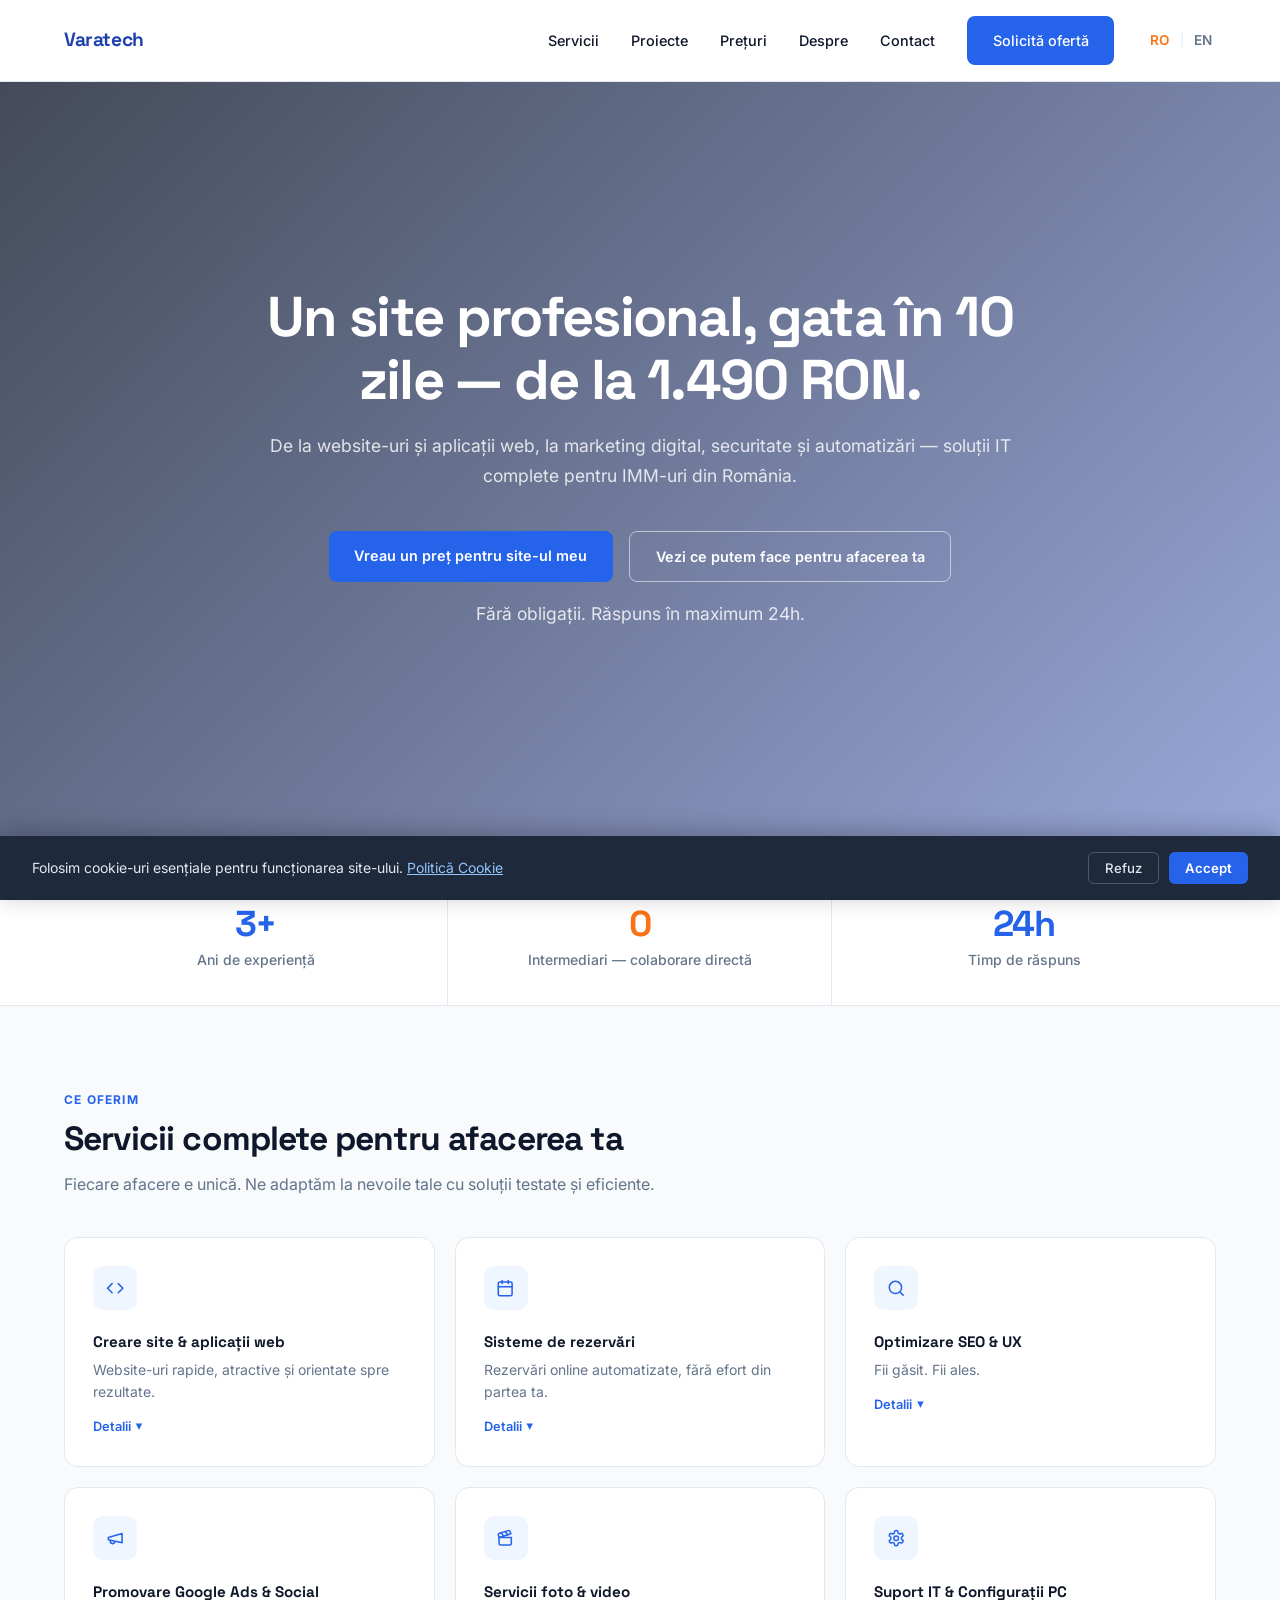
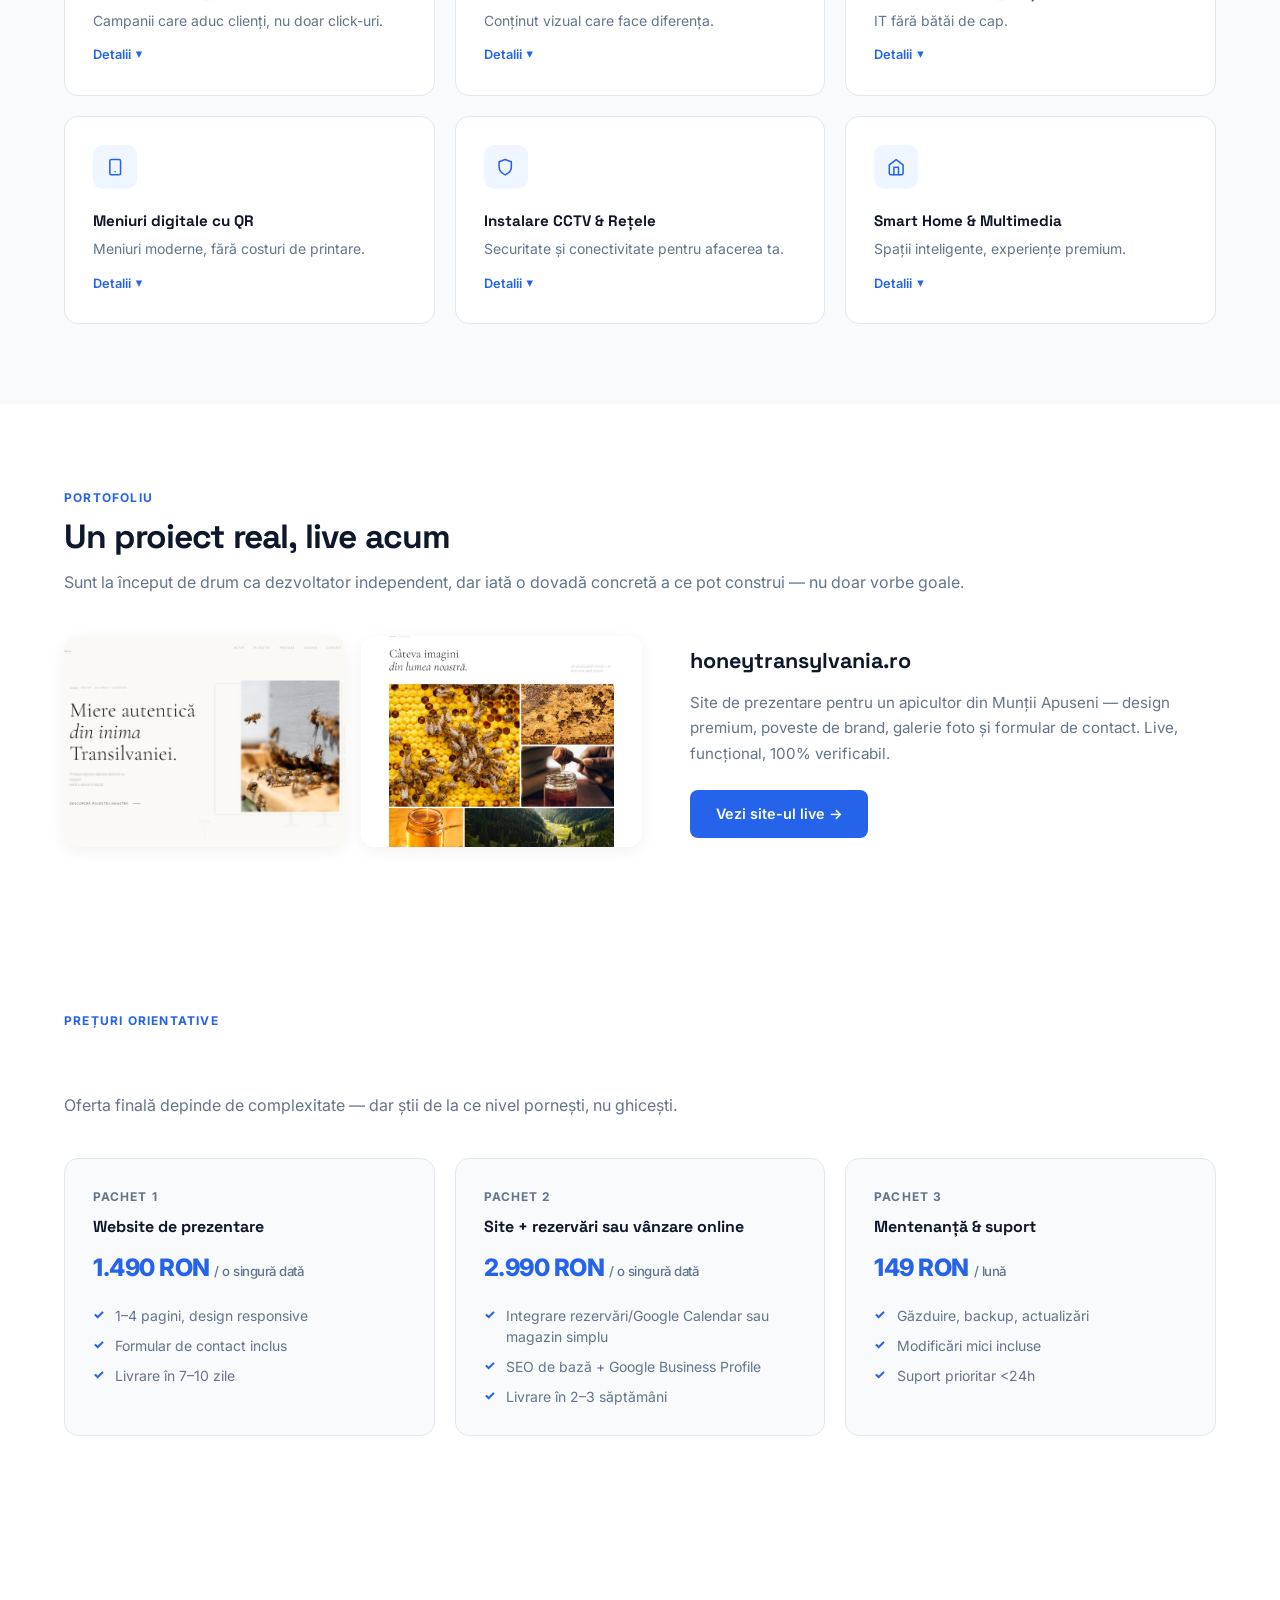
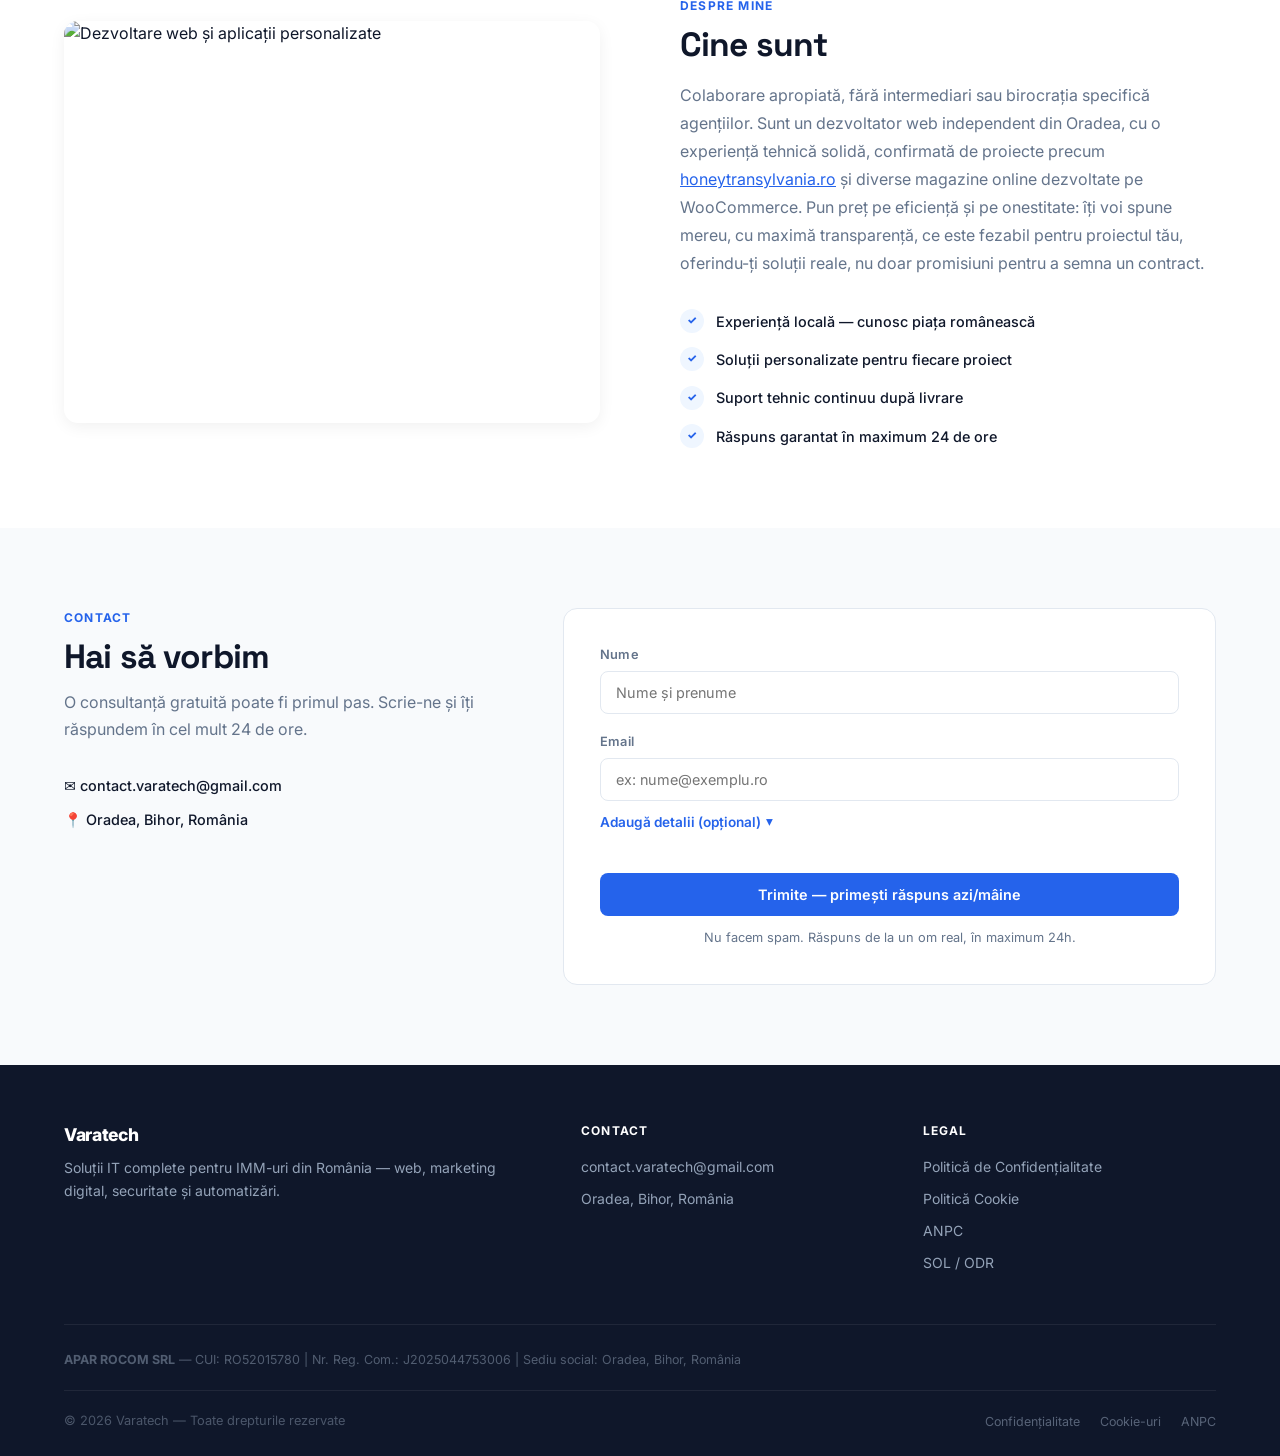
==== commit 188138a9: "Formalize about/portfolio copy, drop entrepreneur framing Replaces casual "lucrezi direct cu mine" p" ====
--- a/index.html
+++ b/index.html
@@ -64,7 +64,7 @@
         </div>
         <div class="stat">
           <span class="stat-num stat-num-warm">0</span>
-          <span class="stat-label" data-i18n="stats.label2">Intermediari — lucrezi direct cu mine</span>
+          <span class="stat-label" data-i18n="stats.label2">Intermediari — colaborare directă</span>
         </div>
         <div class="stat">
           <span class="stat-num">24h</span>
@@ -201,7 +201,7 @@
       <div class="container">
         <span class="section-label reveal" data-i18n="portfolio.label">Portofoliu</span>
         <h2 class="reveal" data-i18n="portfolio.h2">Un proiect real, live acum</h2>
-        <p class="lead reveal" data-i18n="portfolio.lead">Sunt la început de drum ca antreprenor, dar iată o dovadă concretă a ce pot construi — nu doar vorbe goale.</p>
+        <p class="lead reveal" data-i18n="portfolio.lead">Sunt la început de drum ca dezvoltator independent, dar iată o dovadă concretă a ce pot construi — nu doar vorbe goale.</p>
         <div class="portfolio-showcase">
           <div class="portfolio-images reveal">
             <img src="imgs/portfolio/honeytransylvania-hero.jpg" data-i18n-alt="portfolio.imgAlt1" alt="Pagina principală honeytransylvania.ro" loading="lazy">
@@ -274,7 +274,7 @@
           <div class="about-content reveal">
             <span class="section-label" data-i18n="about.label">Despre mine</span>
             <h2 data-i18n="about.h2">Cine sunt</h2>
-            <p data-i18n-html="about.p">Lucrezi direct cu mine — dezvoltatorul care îți face site-ul, nu cu un call-center sau o agenție aglomerată. Sunt la început de drum ca antreprenor din Oradea, dar cu experiență tehnică reală: am livrat <a href="https://honeytransylvania.ro" target="_blank" rel="noopener">honeytransylvania.ro</a> și magazine online cu WooCommerce. Comunic direct, lucrez rapid și îți spun onest dacă ceva nu se poate face, în loc să-ți promit orice ca să semnezi.</p>
+            <p data-i18n-html="about.p">Colaborare apropiată, fără intermediari sau birocrația specifică agențiilor. Sunt un dezvoltator web independent din Oradea, cu o experiență tehnică solidă, confirmată de proiecte precum <a href="https://honeytransylvania.ro" target="_blank" rel="noopener">honeytransylvania.ro</a> și diverse magazine online dezvoltate pe WooCommerce. Pun preț pe eficiență și pe onestitate: îți voi spune mereu, cu maximă transparență, ce este fezabil pentru proiectul tău, oferindu-ți soluții reale, nu doar promisiuni pentru a semna un contract.</p>
             <ul class="feature-list">
               <li data-i18n="about.f1">Experiență locală — cunosc piața românească</li>
               <li data-i18n="about.f2">Soluții personalizate pentru fiecare proiect</li>
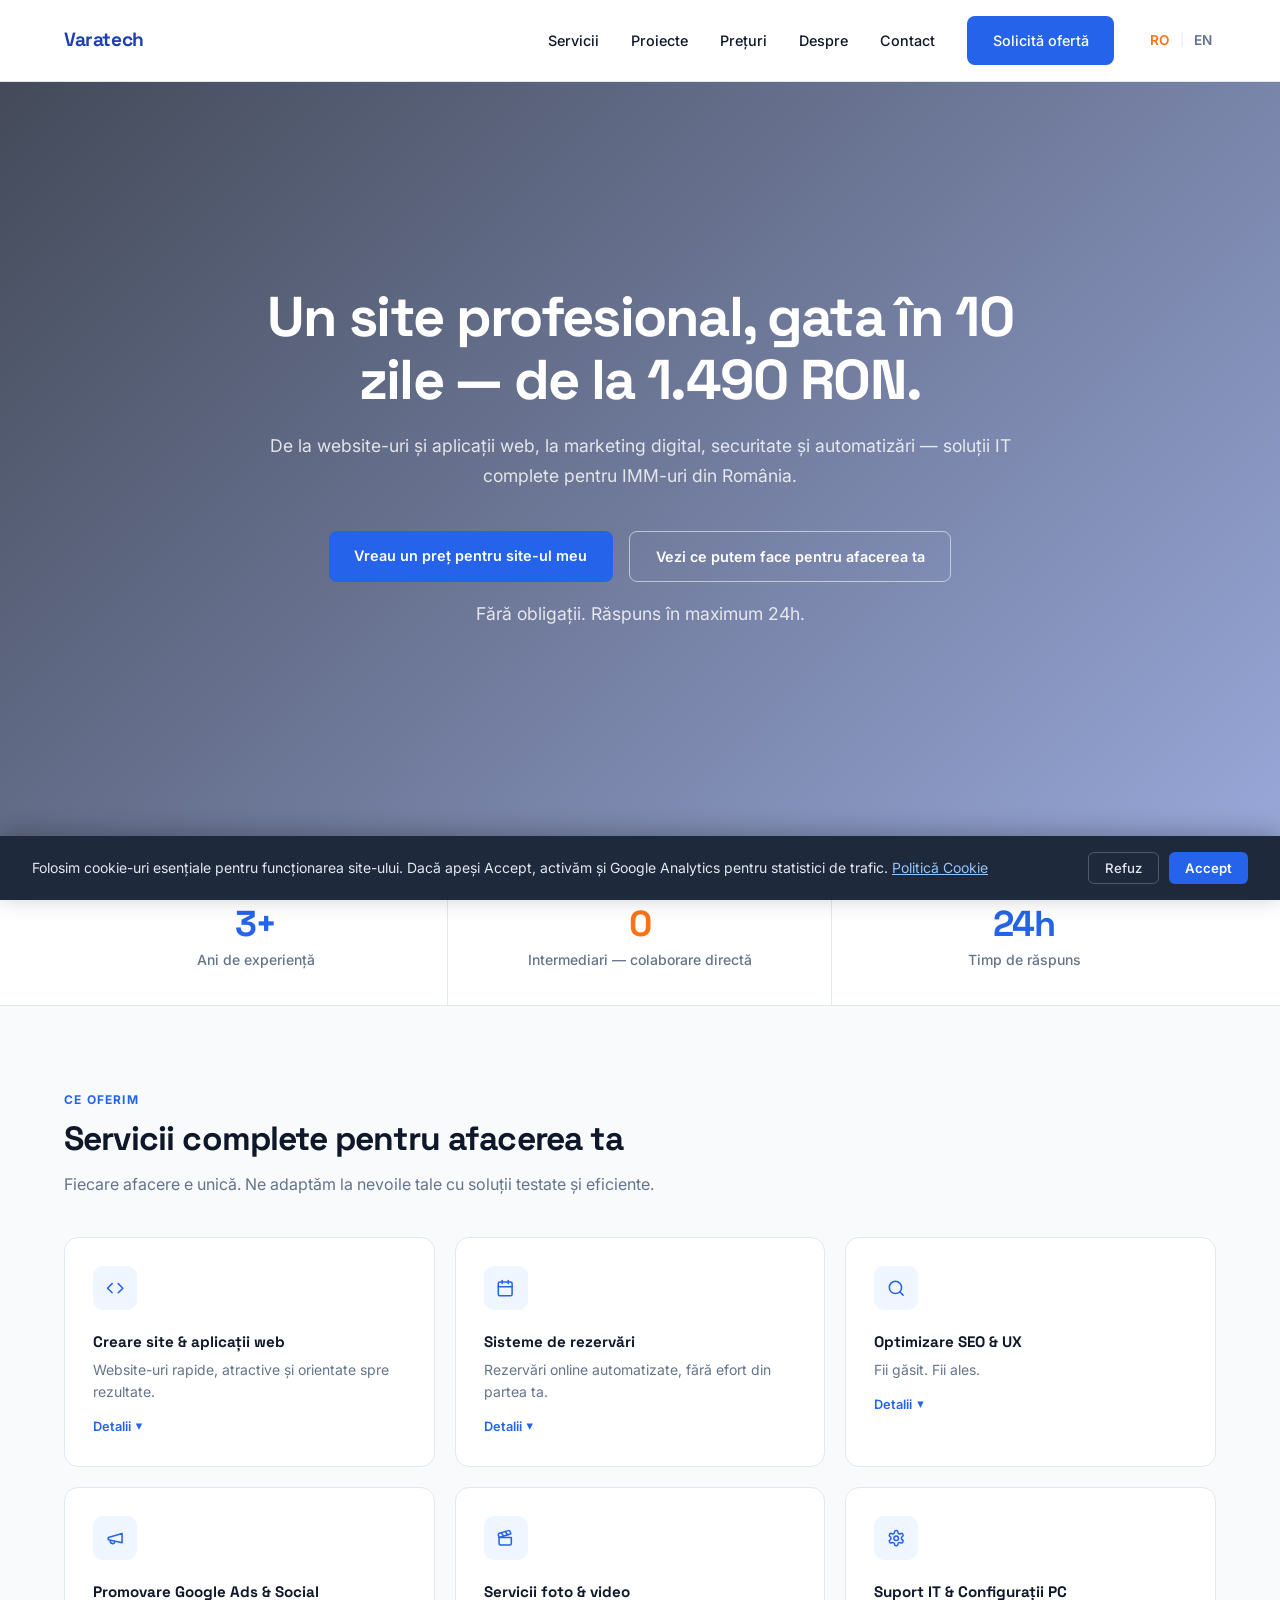
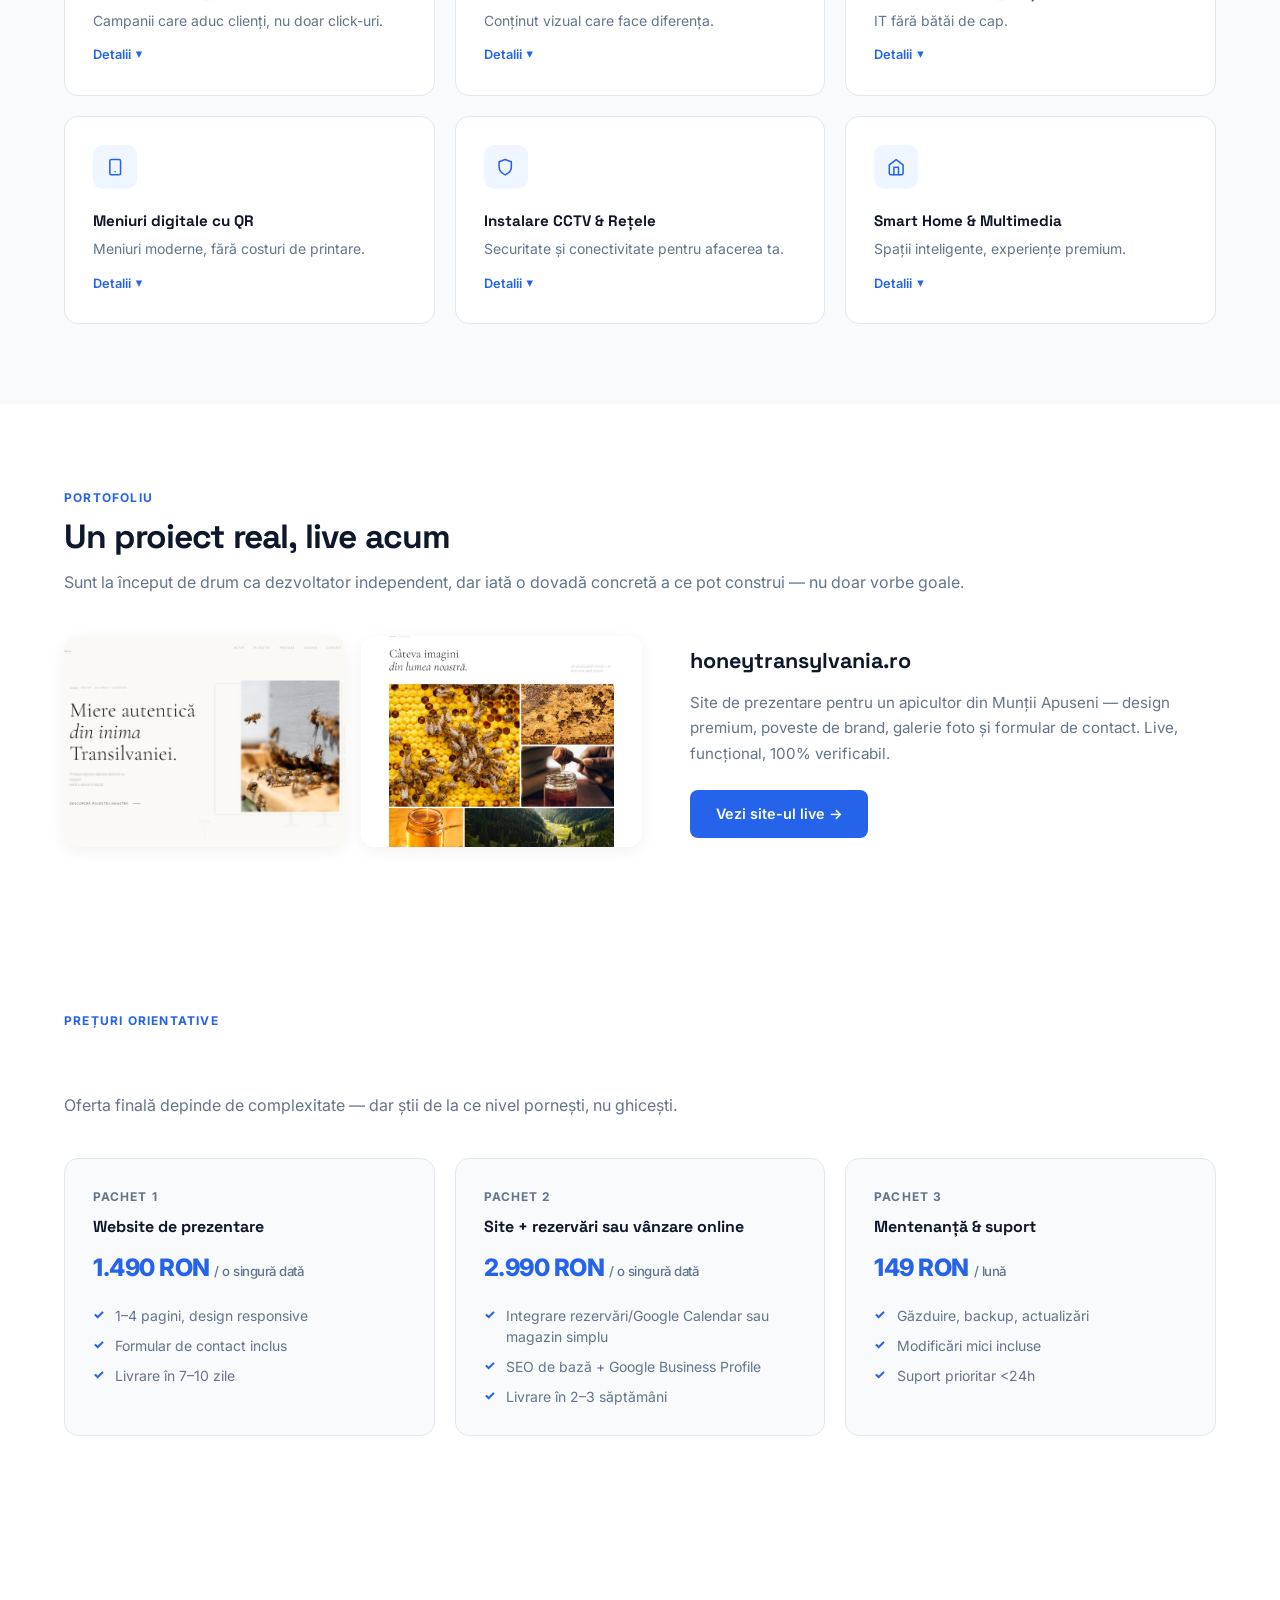
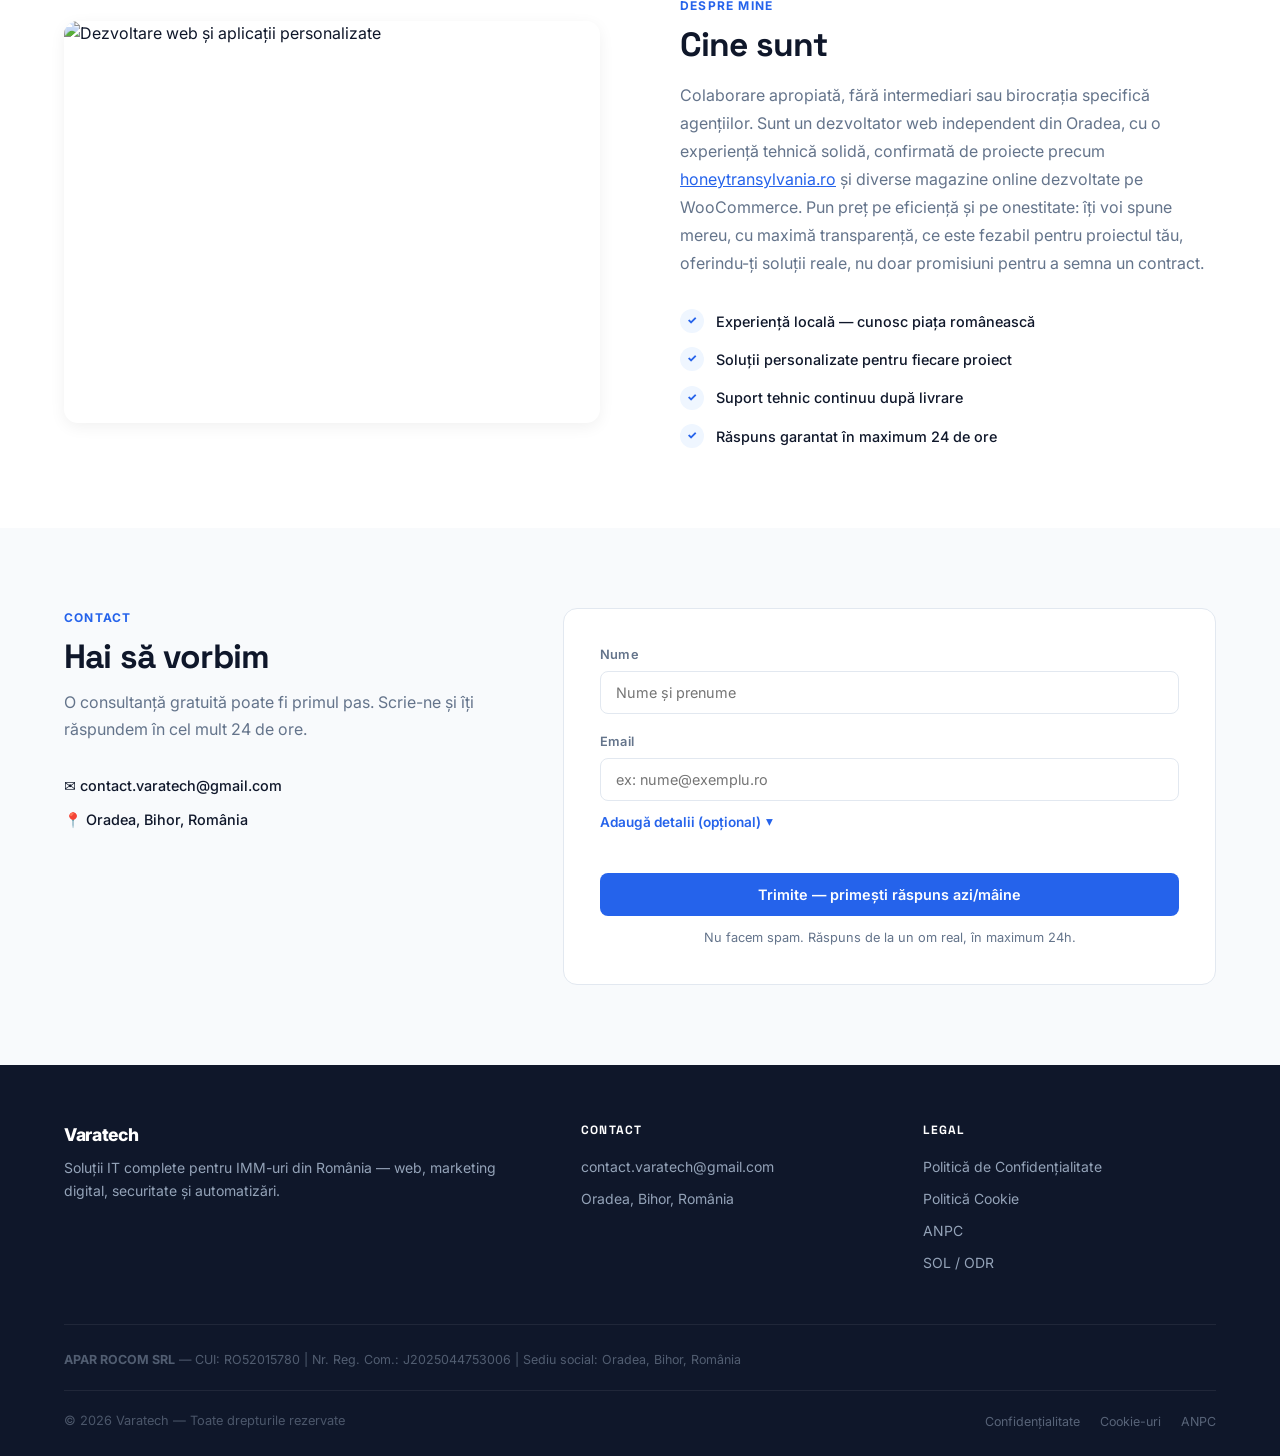
==== commit ff35f123: "SEO/social meta + consent-gated Google Analytics Adds canonical links, og:image, Twitter cards, and " ====
--- a/index.html
+++ b/index.html
@@ -6,15 +6,46 @@
   <title data-i18n="title">Varatech — Soluții IT pentru afaceri din România</title>
   <meta name="description" content="Varatech: website-uri, aplicații web, SEO, Google Ads, suport IT, CCTV și automatizări pentru IMM-uri din Oradea și România.">
   <meta name="keywords" content="varatech, IT Oradea, web design Romania, aplicatii web, SEO, Google Ads, CCTV, smart home, suport IT">
+  <link rel="canonical" href="https://varatech.ro/">
   <meta property="og:title" content="Varatech — Soluții IT pentru afaceri">
   <meta property="og:description" content="Digitalizăm afacerea ta — rapid, eficient, local.">
   <meta property="og:url" content="https://varatech.ro">
   <meta property="og:type" content="website">
+  <meta property="og:locale" content="ro_RO">
+  <meta property="og:image" content="https://varatech.ro/imgs/og-image.png">
+  <meta property="og:image:width" content="1200">
+  <meta property="og:image:height" content="630">
+  <meta name="twitter:card" content="summary_large_image">
+  <meta name="twitter:title" content="Varatech — Soluții IT pentru afaceri">
+  <meta name="twitter:description" content="Digitalizăm afacerea ta — rapid, eficient, local.">
+  <meta name="twitter:image" content="https://varatech.ro/imgs/og-image.png">
   <link rel="preconnect" href="https://fonts.googleapis.com">
   <link rel="preconnect" href="https://fonts.gstatic.com" crossorigin>
+  <link rel="preconnect" href="https://images.unsplash.com">
+  <link rel="dns-prefetch" href="https://images.unsplash.com">
   <link href="https://fonts.googleapis.com/css2?family=Inter:wght@400;500;600;700;800&family=Space+Grotesk:wght@500;600;700&display=swap" rel="stylesheet">
   <link rel="stylesheet" href="styles.css">
-  <link rel="icon" href="/favicon.ico" type="image/x-icon">
+  <link rel="icon" href="/favicon.ico" sizes="any">
+  <link rel="apple-touch-icon" href="/apple-touch-icon.png">
+  <script type="application/ld+json">
+  {
+    "@context": "https://schema.org",
+    "@type": "ProfessionalService",
+    "name": "Varatech",
+    "legalName": "APAR ROCOM SRL",
+    "taxID": "RO52015780",
+    "url": "https://varatech.ro/",
+    "image": "https://varatech.ro/imgs/og-image.png",
+    "description": "Website-uri, aplicații web, SEO, Google Ads, suport IT, CCTV și automatizări pentru IMM-uri din Oradea și România.",
+    "areaServed": "România",
+    "address": {
+      "@type": "PostalAddress",
+      "addressLocality": "Oradea",
+      "addressRegion": "Bihor",
+      "addressCountry": "RO"
+    }
+  }
+  </script>
 </head>
 <body>
 
@@ -358,12 +389,12 @@
           <p data-i18n="footer.brandP">Soluții IT complete pentru IMM-uri din România — web, marketing digital, securitate și automatizări.</p>
         </div>
         <div class="footer-col">
-          <h4 data-i18n="contact.label">Contact</h4>
+          <h3 data-i18n="contact.label">Contact</h3>
           <a href="mailto:contact.varatech@gmail.com">contact.varatech@gmail.com</a>
           <span data-i18n="footer.location">Oradea, Bihor, România</span>
         </div>
         <div class="footer-col">
-          <h4 data-i18n="footer.legalH4">Legal</h4>
+          <h3 data-i18n="footer.legalH4">Legal</h3>
           <a href="privacy.html" data-i18n="footer.privacy">Politică de Confidențialitate</a>
           <a href="cookies.html" data-i18n="footer.cookiePolicy">Politică Cookie</a>
           <a href="https://anpc.ro/" target="_blank" rel="noopener noreferrer">ANPC</a>
--- a/styles.css
+++ b/styles.css
@@ -264,7 +264,7 @@
 }
 .footer-brand strong{color:white;font-size:1.1rem;font-weight:800;letter-spacing:-0.02em}
 .footer-brand>p{margin-top:0.5rem;font-size:0.875rem;line-height:1.6}
-.footer-col h4{color:white;font-size:0.75rem;font-weight:700;letter-spacing:0.09em;text-transform:uppercase;margin-bottom:1rem}
+.footer-col h3{color:white;font-size:0.75rem;font-weight:700;letter-spacing:0.09em;text-transform:uppercase;margin-bottom:1rem}
 .footer-col a,.footer-col span{
   display:block;color:var(--footer-text);text-decoration:none;
   font-size:0.875rem;margin-bottom:0.6rem;transition:color 0.2s;
@@ -371,8 +371,8 @@
 
 @media (max-width:480px){
   .hero h1{font-size:1.85rem}
-  .hero-ctas{flex-direction:column;align-items:stretch}
-  .hero-ctas .btn{text-align:center}
+  .hero-ctas{flex-direction:column;align-items:center}
+  .hero-ctas .btn{width:100%;max-width:320px;text-align:center}
   h2{font-size:1.75rem}
   .stat-num{font-size:1.85rem}
   .contact-form-wrap{padding:1.5rem}
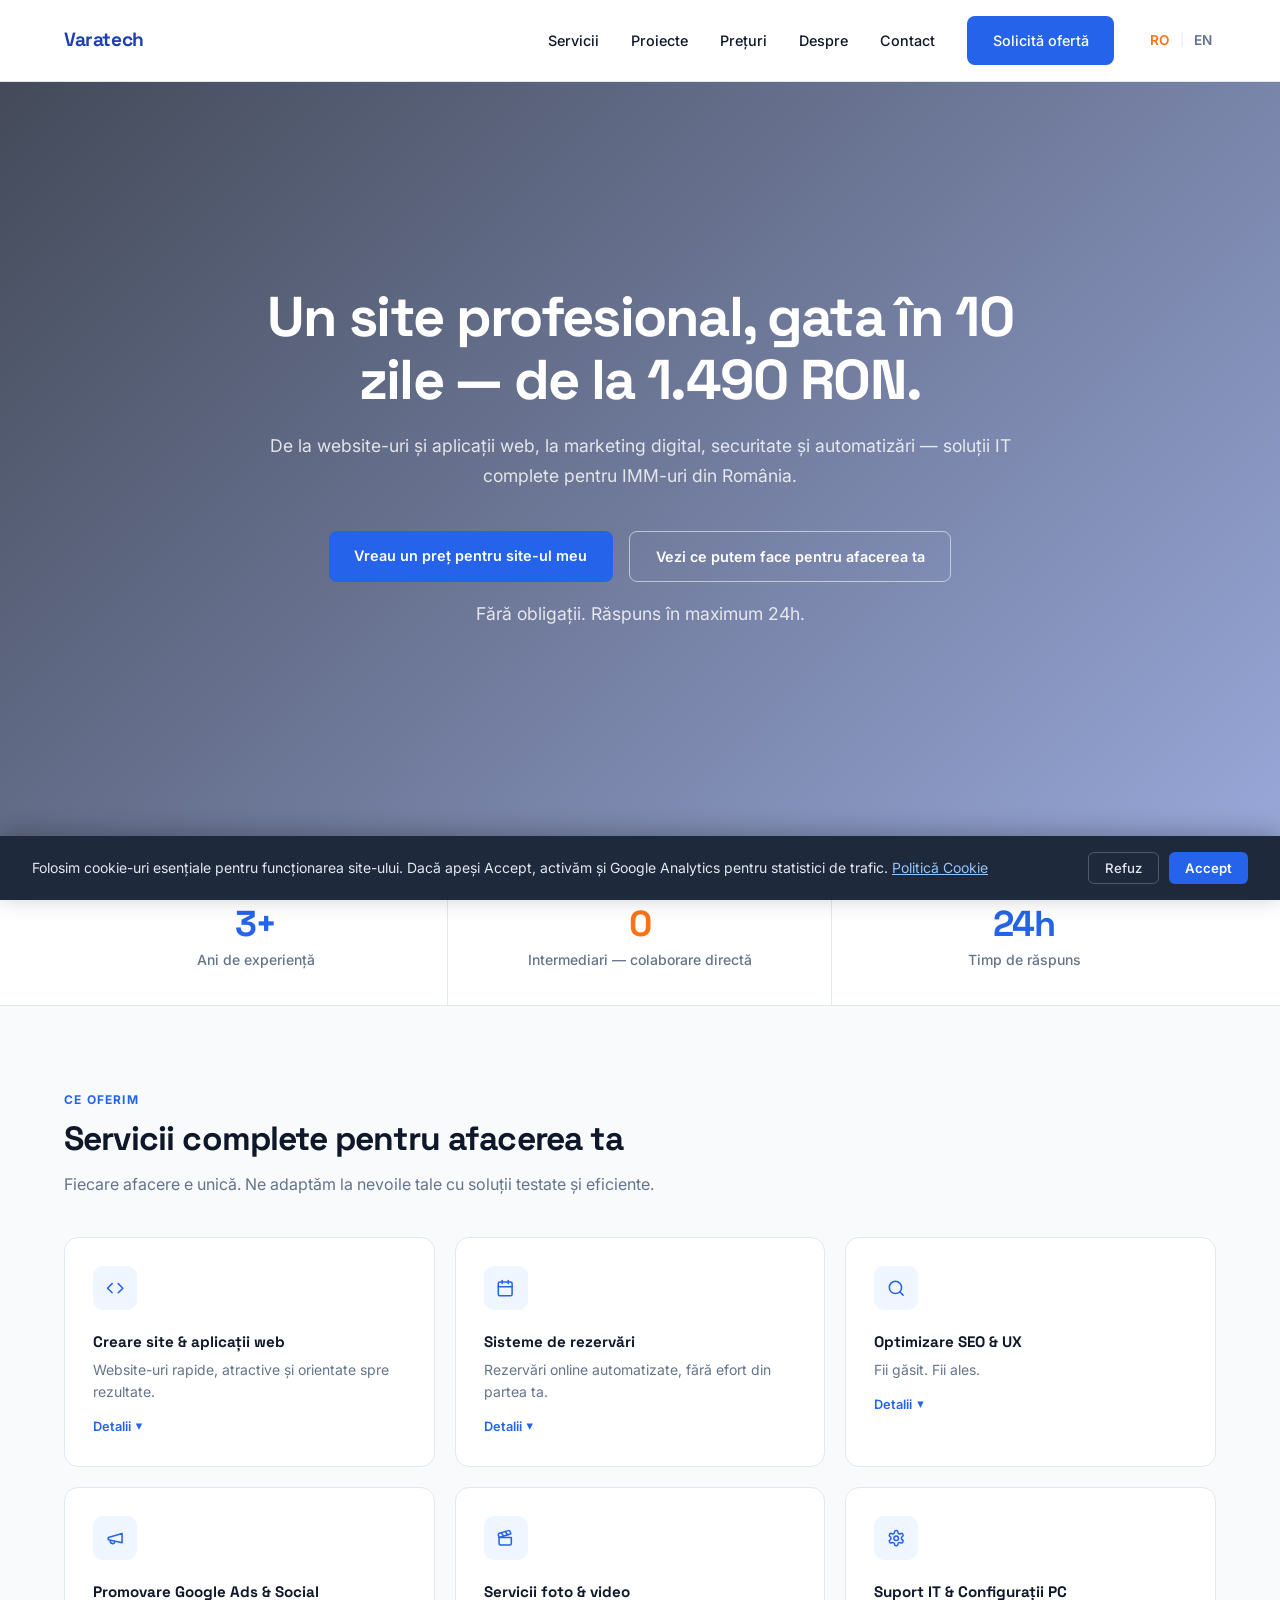
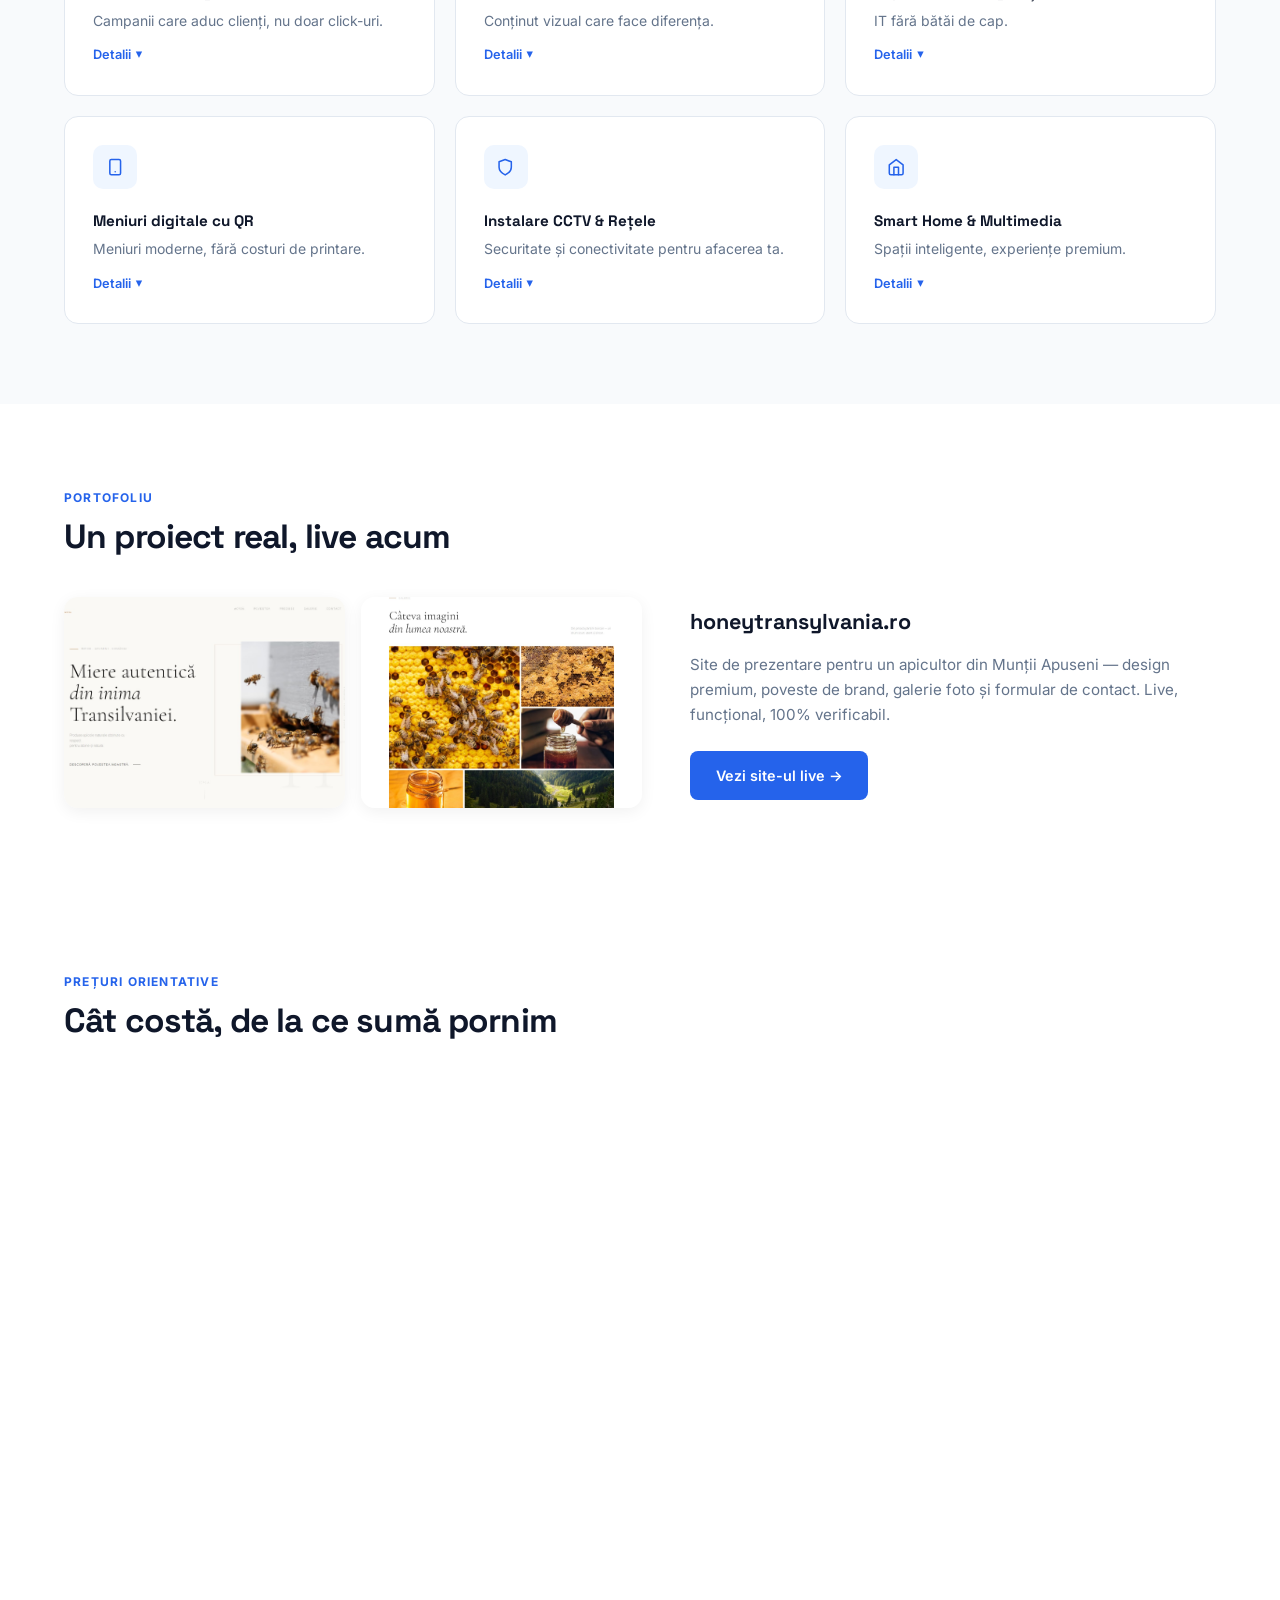
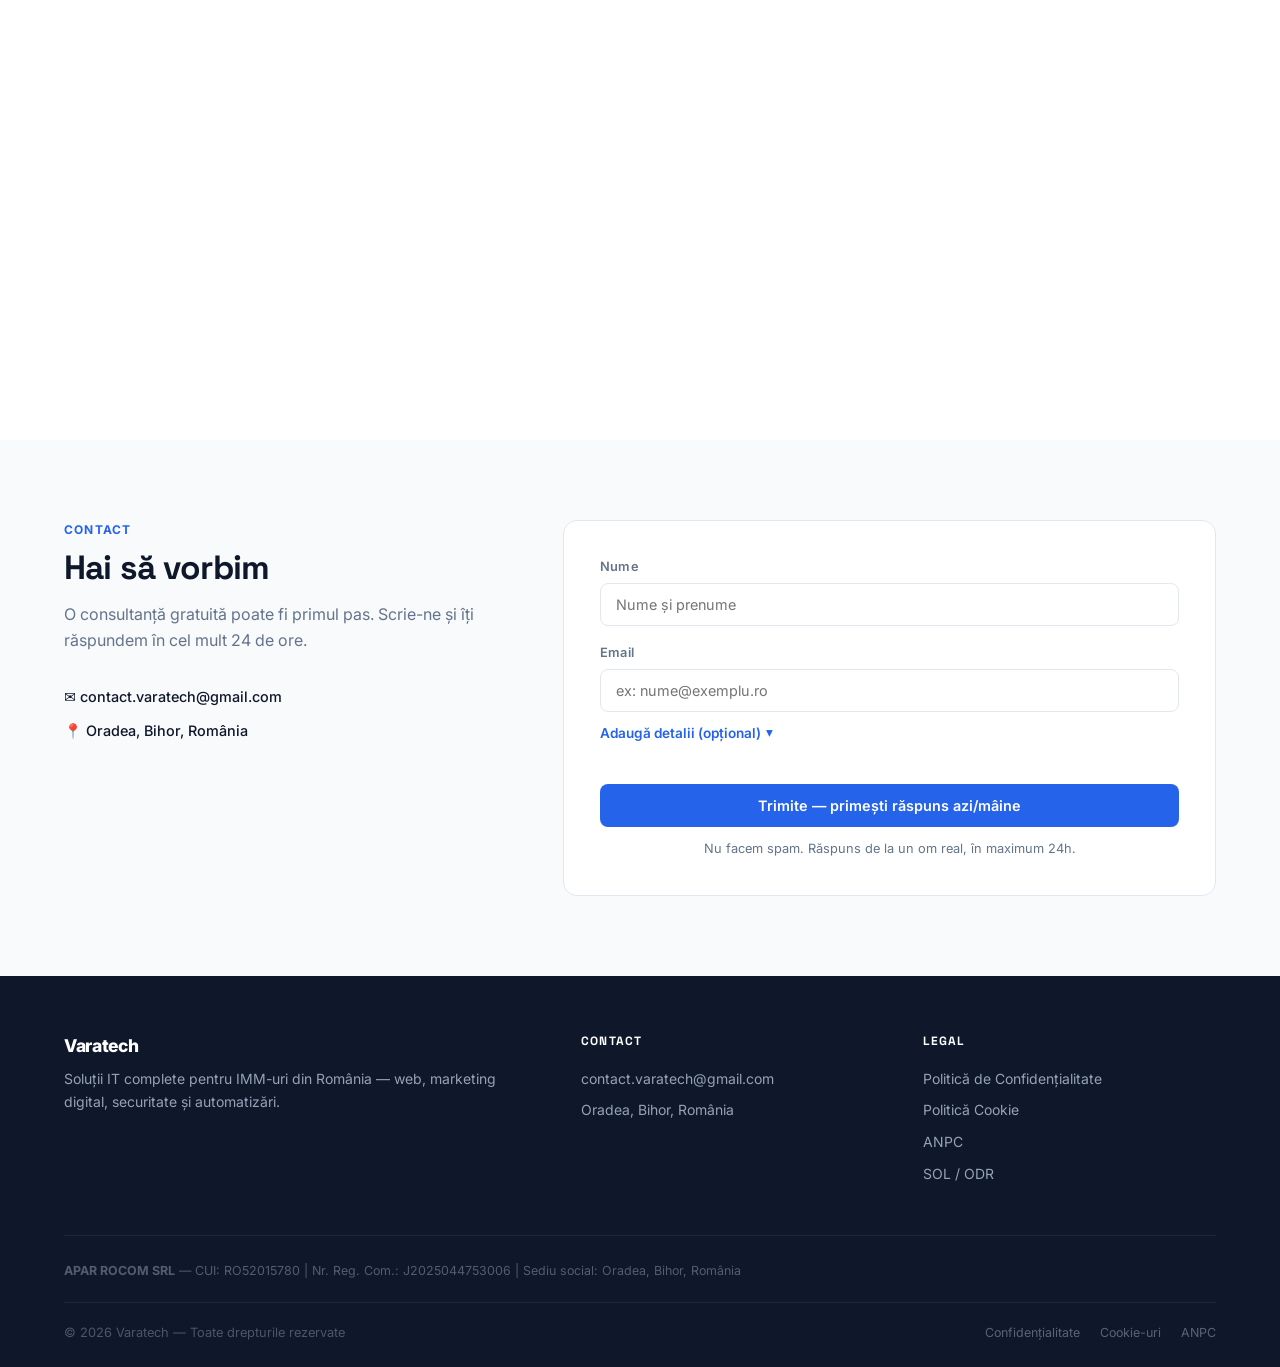
==== commit 5cd2884b: "Rewrite About and Portfolio copy, make prices translatable" ====
--- a/index.html
+++ b/index.html
@@ -232,7 +232,6 @@
       <div class="container">
         <span class="section-label reveal" data-i18n="portfolio.label">Portofoliu</span>
         <h2 class="reveal" data-i18n="portfolio.h2">Un proiect real, live acum</h2>
-        <p class="lead reveal" data-i18n="portfolio.lead">Sunt la început de drum ca dezvoltator independent, dar iată o dovadă concretă a ce pot construi — nu doar vorbe goale.</p>
         <div class="portfolio-showcase">
           <div class="portfolio-images reveal">
             <img src="imgs/portfolio/honeytransylvania-hero.jpg" data-i18n-alt="portfolio.imgAlt1" alt="Pagina principală honeytransylvania.ro" loading="lazy">
@@ -257,7 +256,7 @@
           <article class="price-card reveal">
             <p class="price-tier" data-i18n="price1.tier">Pachet 1</p>
             <h3 class="price-name" data-i18n="price1.name">Website de prezentare</h3>
-            <p class="price-value">1.490 RON <span data-i18n="pricing.onetime">/ o singură dată</span></p>
+            <p class="price-value"><span data-i18n="price1.amount">1.490 RON</span> <span data-i18n="pricing.onetime">/ o singură dată</span></p>
             <ul class="price-features">
               <li data-i18n="price1.f1">1–4 pagini, design responsive</li>
               <li data-i18n="price1.f2">Formular de contact inclus</li>
@@ -268,7 +267,7 @@
           <article class="price-card reveal">
             <p class="price-tier" data-i18n="price2.tier">Pachet 2</p>
             <h3 class="price-name" data-i18n="price2.name">Site + rezervări sau vânzare online</h3>
-            <p class="price-value">2.990 RON <span data-i18n="pricing.onetime">/ o singură dată</span></p>
+            <p class="price-value"><span data-i18n="price2.amount">2.990 RON</span> <span data-i18n="pricing.onetime">/ o singură dată</span></p>
             <ul class="price-features">
               <li data-i18n="price2.f1">Integrare rezervări/Google Calendar sau magazin simplu</li>
               <li data-i18n="price2.f2">SEO de bază + Google Business Profile</li>
@@ -279,7 +278,7 @@
           <article class="price-card reveal">
             <p class="price-tier" data-i18n="price3.tier">Pachet 3</p>
             <h3 class="price-name" data-i18n="price3.name">Mentenanță &amp; suport</h3>
-            <p class="price-value">149 RON <span data-i18n="price3.period">/ lună</span></p>
+            <p class="price-value"><span data-i18n="price3.amount">149 RON</span> <span data-i18n="price3.period">/ lună</span></p>
             <ul class="price-features">
               <li data-i18n="price3.f1">Găzduire, backup, actualizări</li>
               <li data-i18n="price3.f2">Modificări mici incluse</li>
@@ -305,7 +304,7 @@
           <div class="about-content reveal">
             <span class="section-label" data-i18n="about.label">Despre mine</span>
             <h2 data-i18n="about.h2">Cine sunt</h2>
-            <p data-i18n-html="about.p">Colaborare apropiată, fără intermediari sau birocrația specifică agențiilor. Sunt un dezvoltator web independent din Oradea, cu o experiență tehnică solidă, confirmată de proiecte precum <a href="https://honeytransylvania.ro" target="_blank" rel="noopener">honeytransylvania.ro</a> și diverse magazine online dezvoltate pe WooCommerce. Pun preț pe eficiență și pe onestitate: îți voi spune mereu, cu maximă transparență, ce este fezabil pentru proiectul tău, oferindu-ți soluții reale, nu doar promisiuni pentru a semna un contract.</p>
+            <p data-i18n="about.p">Vorbești direct cu cine îți construiește site-ul, fără intermediari. Suntem alături de tine la orice întrebare, de la prima discuție și până după ce site-ul e live. Lucrăm din Oradea, cu proiecte reale la activ și îți spunem mereu clar ce se poate face, ca să nu pierzi timpul cu promisiuni goale.</p>
             <ul class="feature-list">
               <li data-i18n="about.f1">Experiență locală — cunosc piața românească</li>
               <li data-i18n="about.f2">Soluții personalizate pentru fiecare proiect</li>
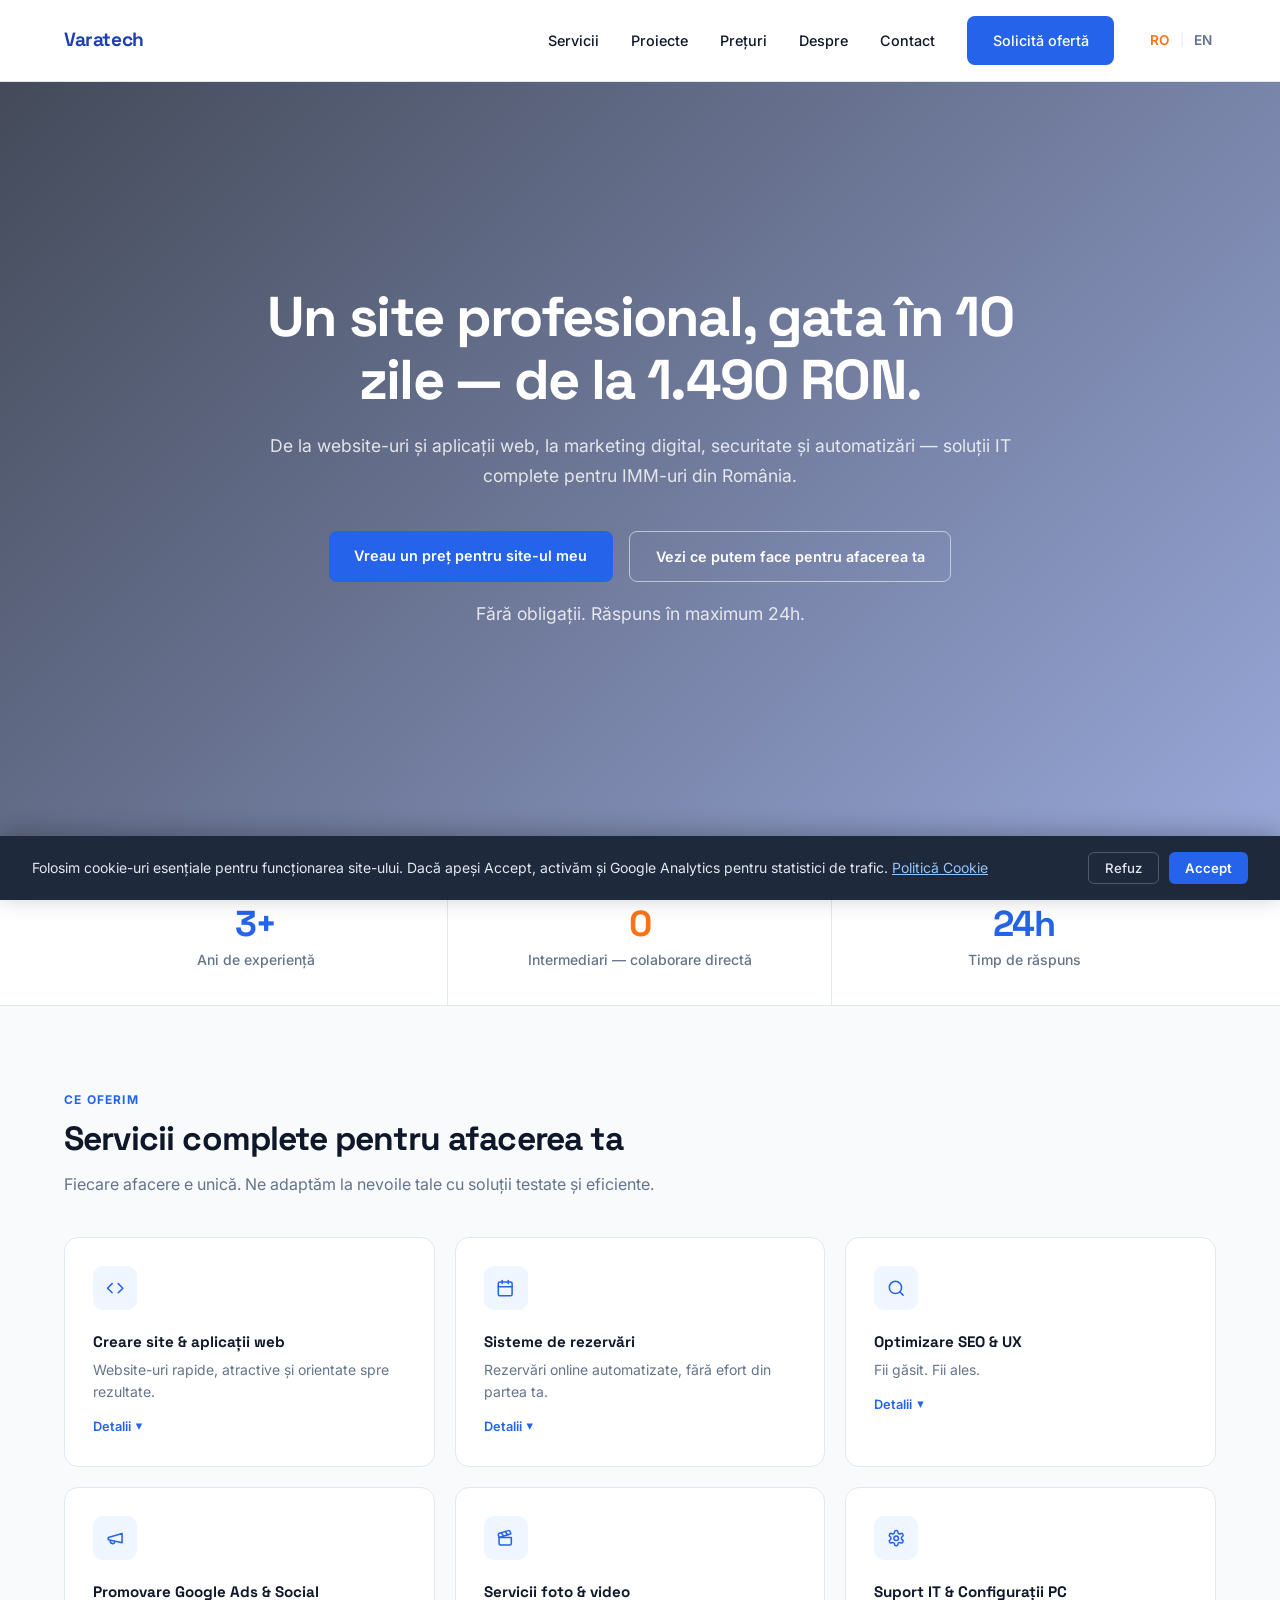
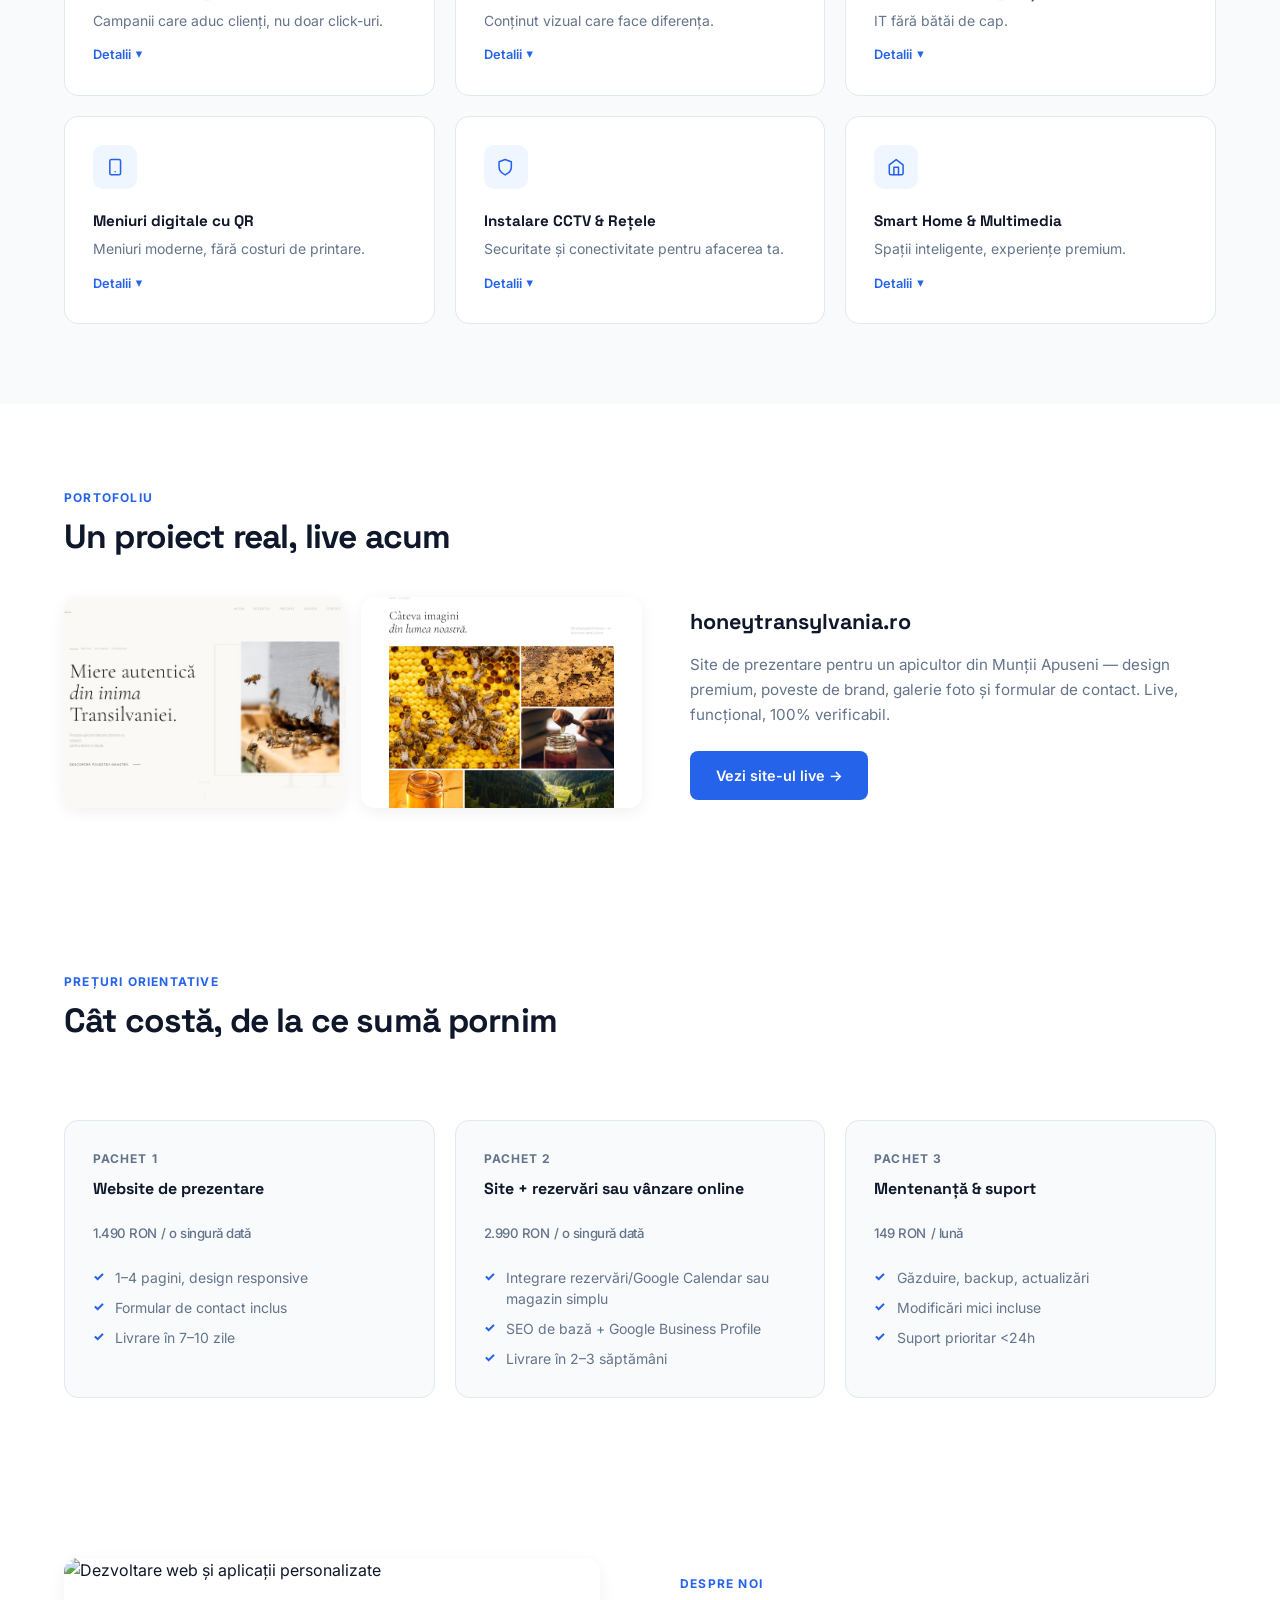
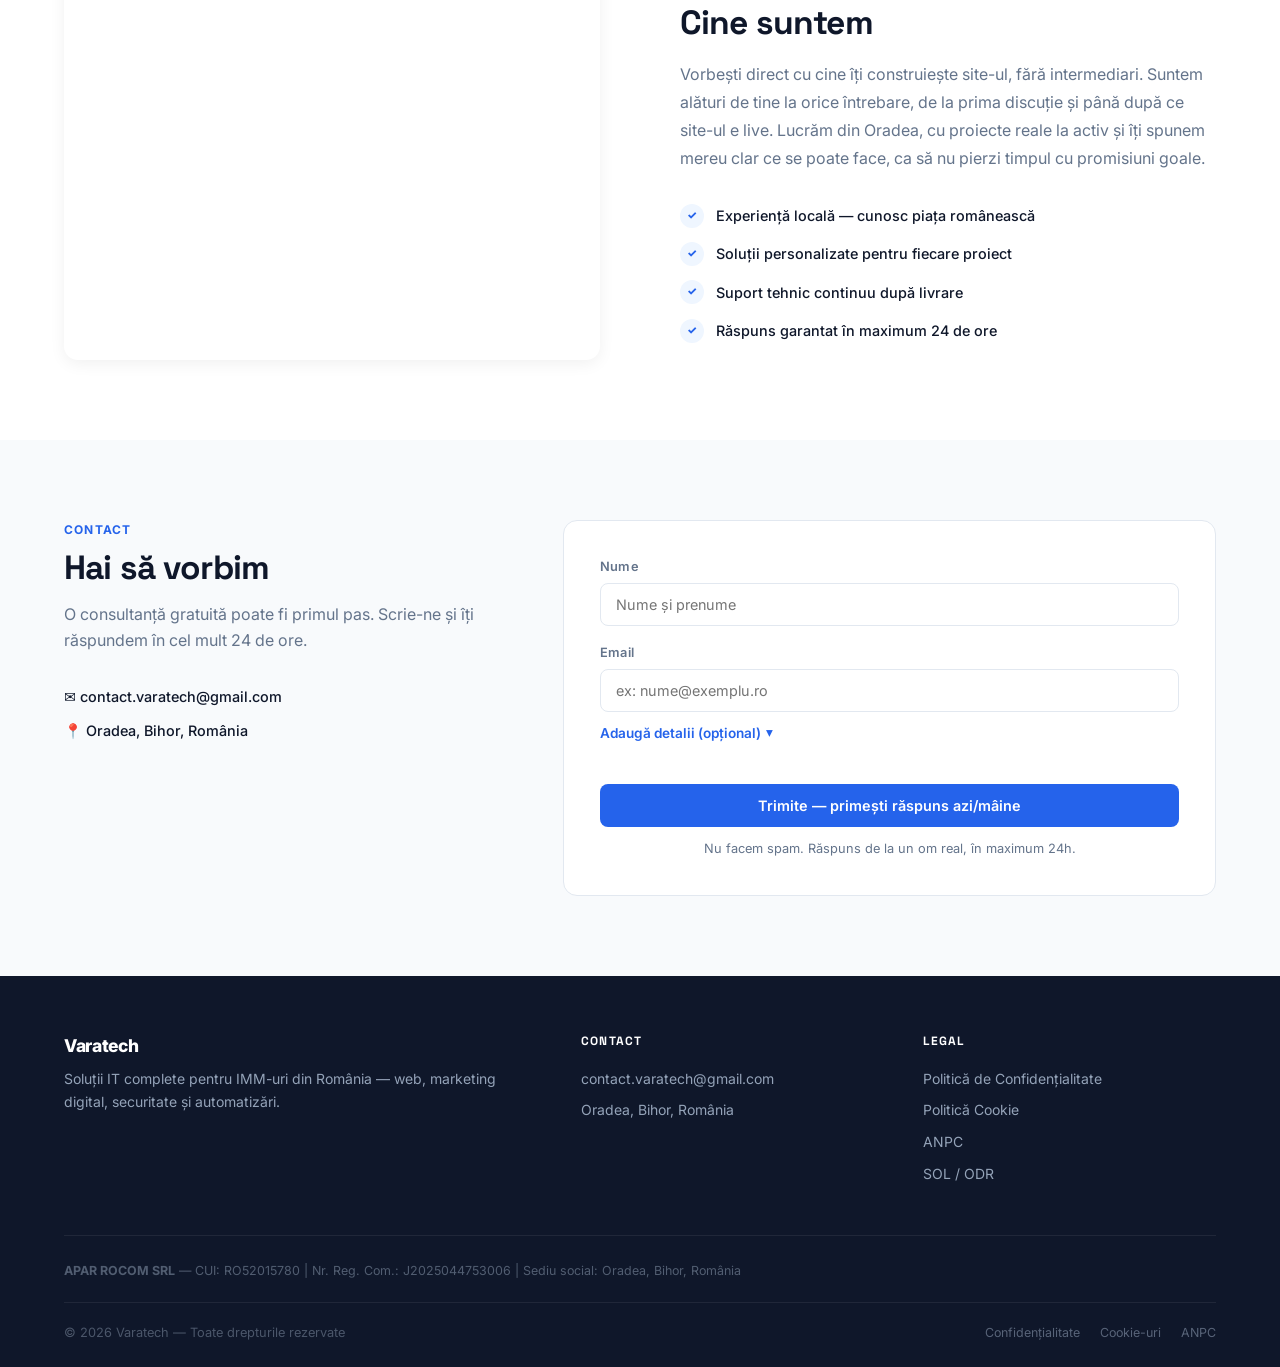
==== commit d48ef4e6: "Change about section labels to plural form" ====
--- a/index.html
+++ b/index.html
@@ -302,8 +302,8 @@
             >
           </div>
           <div class="about-content reveal">
-            <span class="section-label" data-i18n="about.label">Despre mine</span>
-            <h2 data-i18n="about.h2">Cine sunt</h2>
+            <span class="section-label" data-i18n="about.label">Despre noi</span>
+            <h2 data-i18n="about.h2">Cine suntem</h2>
             <p data-i18n="about.p">Vorbești direct cu cine îți construiește site-ul, fără intermediari. Suntem alături de tine la orice întrebare, de la prima discuție și până după ce site-ul e live. Lucrăm din Oradea, cu proiecte reale la activ și îți spunem mereu clar ce se poate face, ca să nu pierzi timpul cu promisiuni goale.</p>
             <ul class="feature-list">
               <li data-i18n="about.f1">Experiență locală — cunosc piața românească</li>
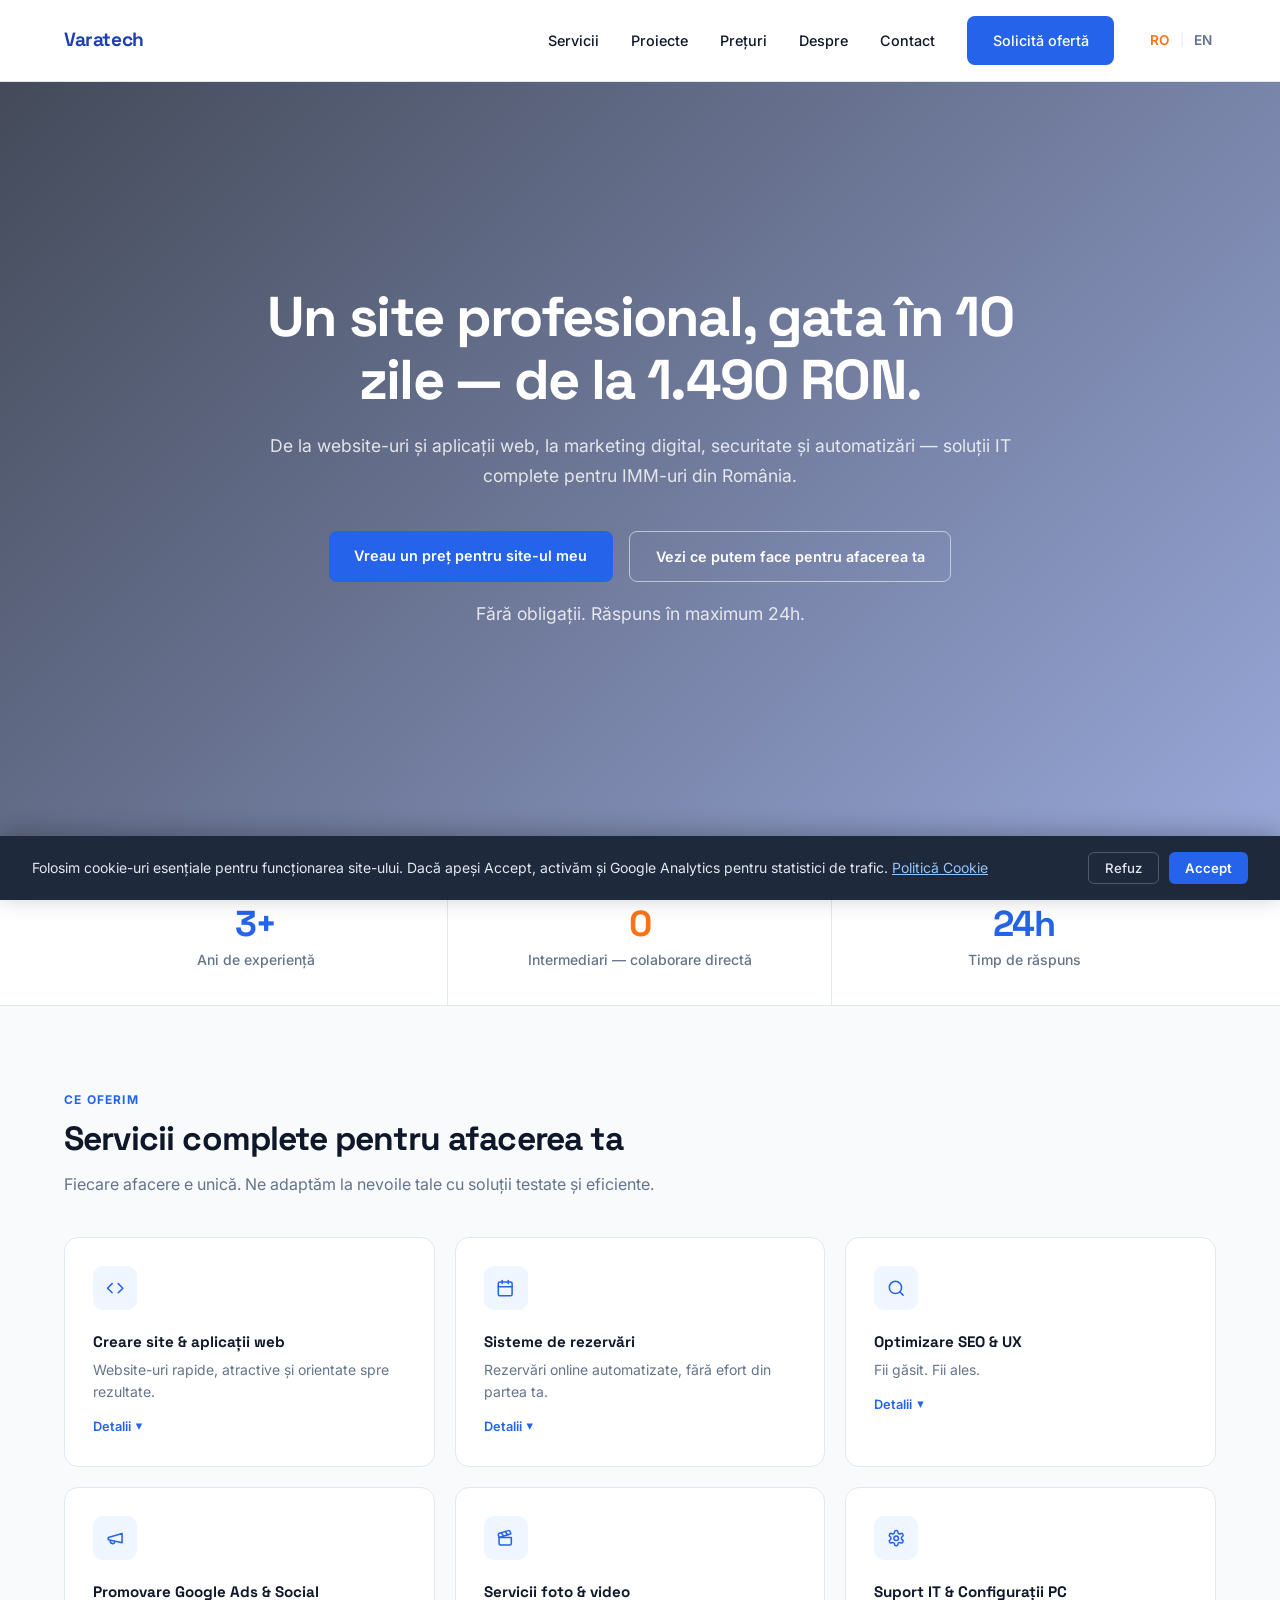
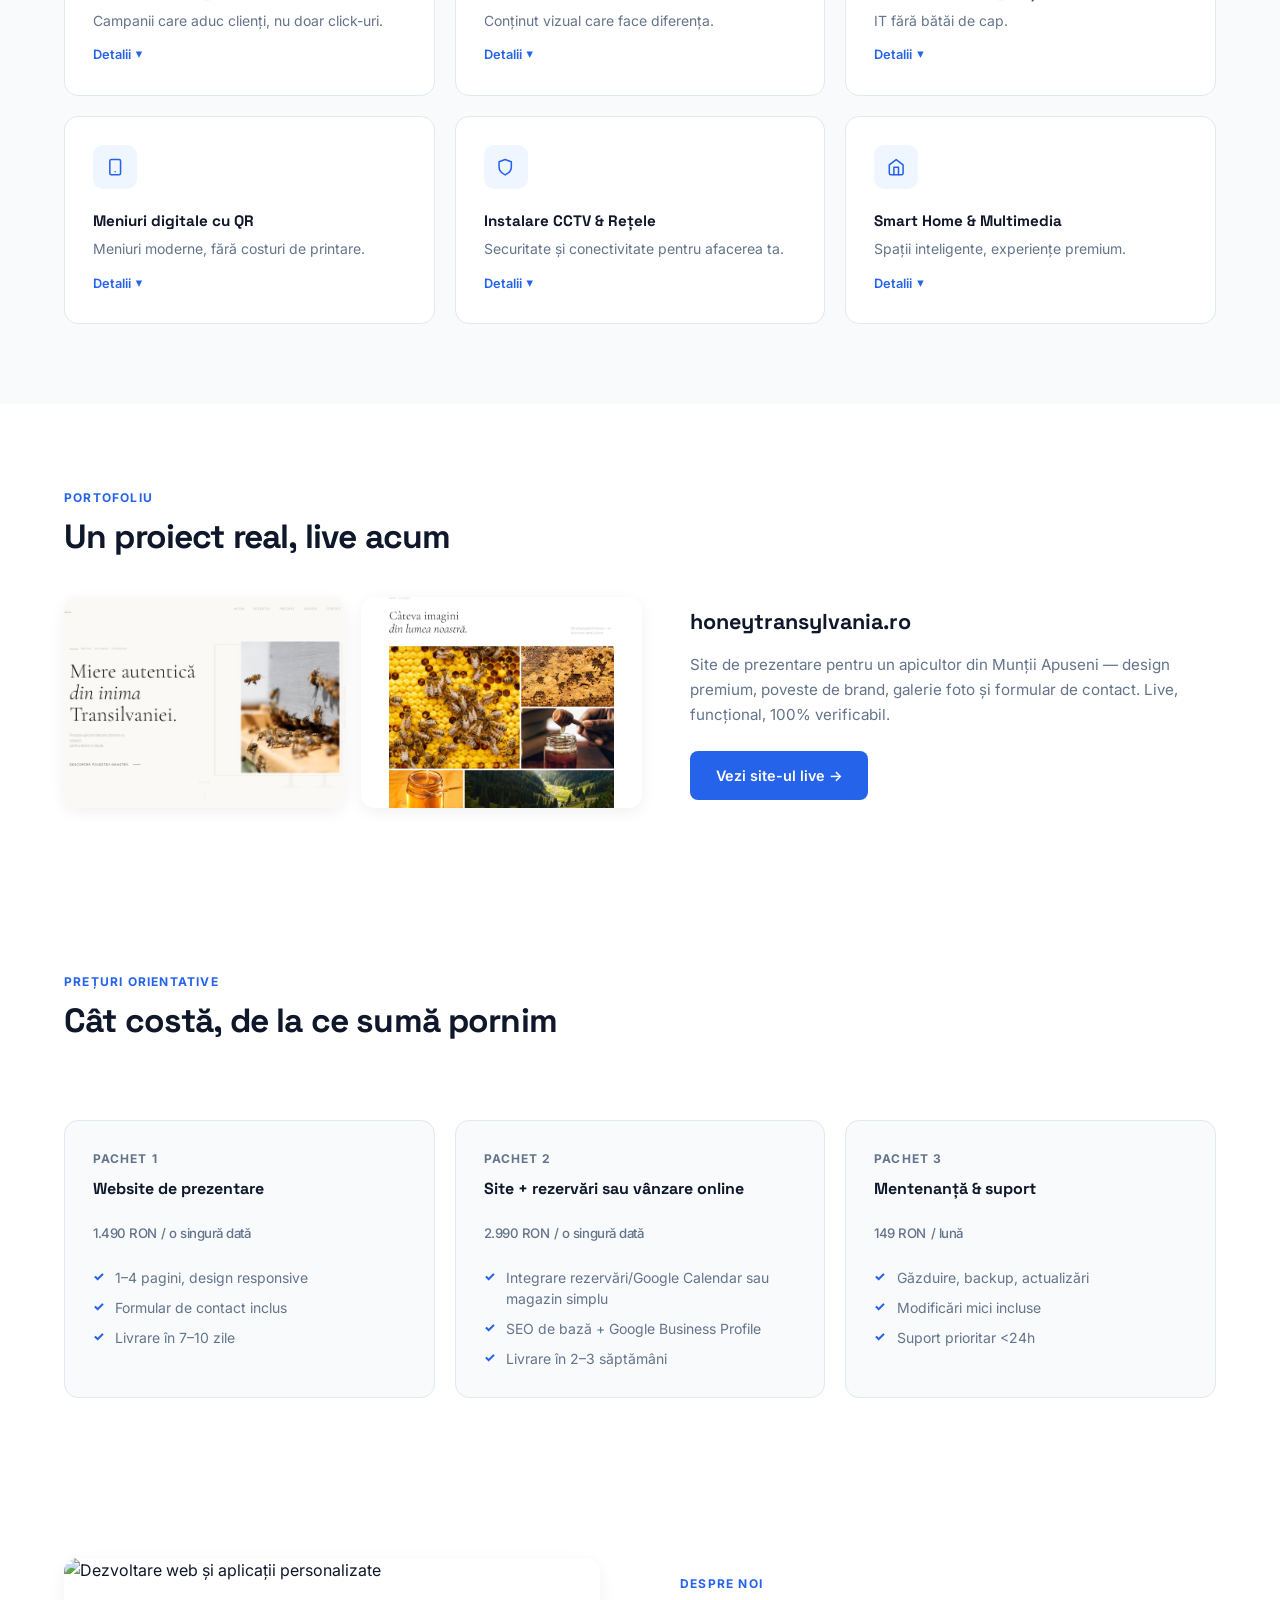
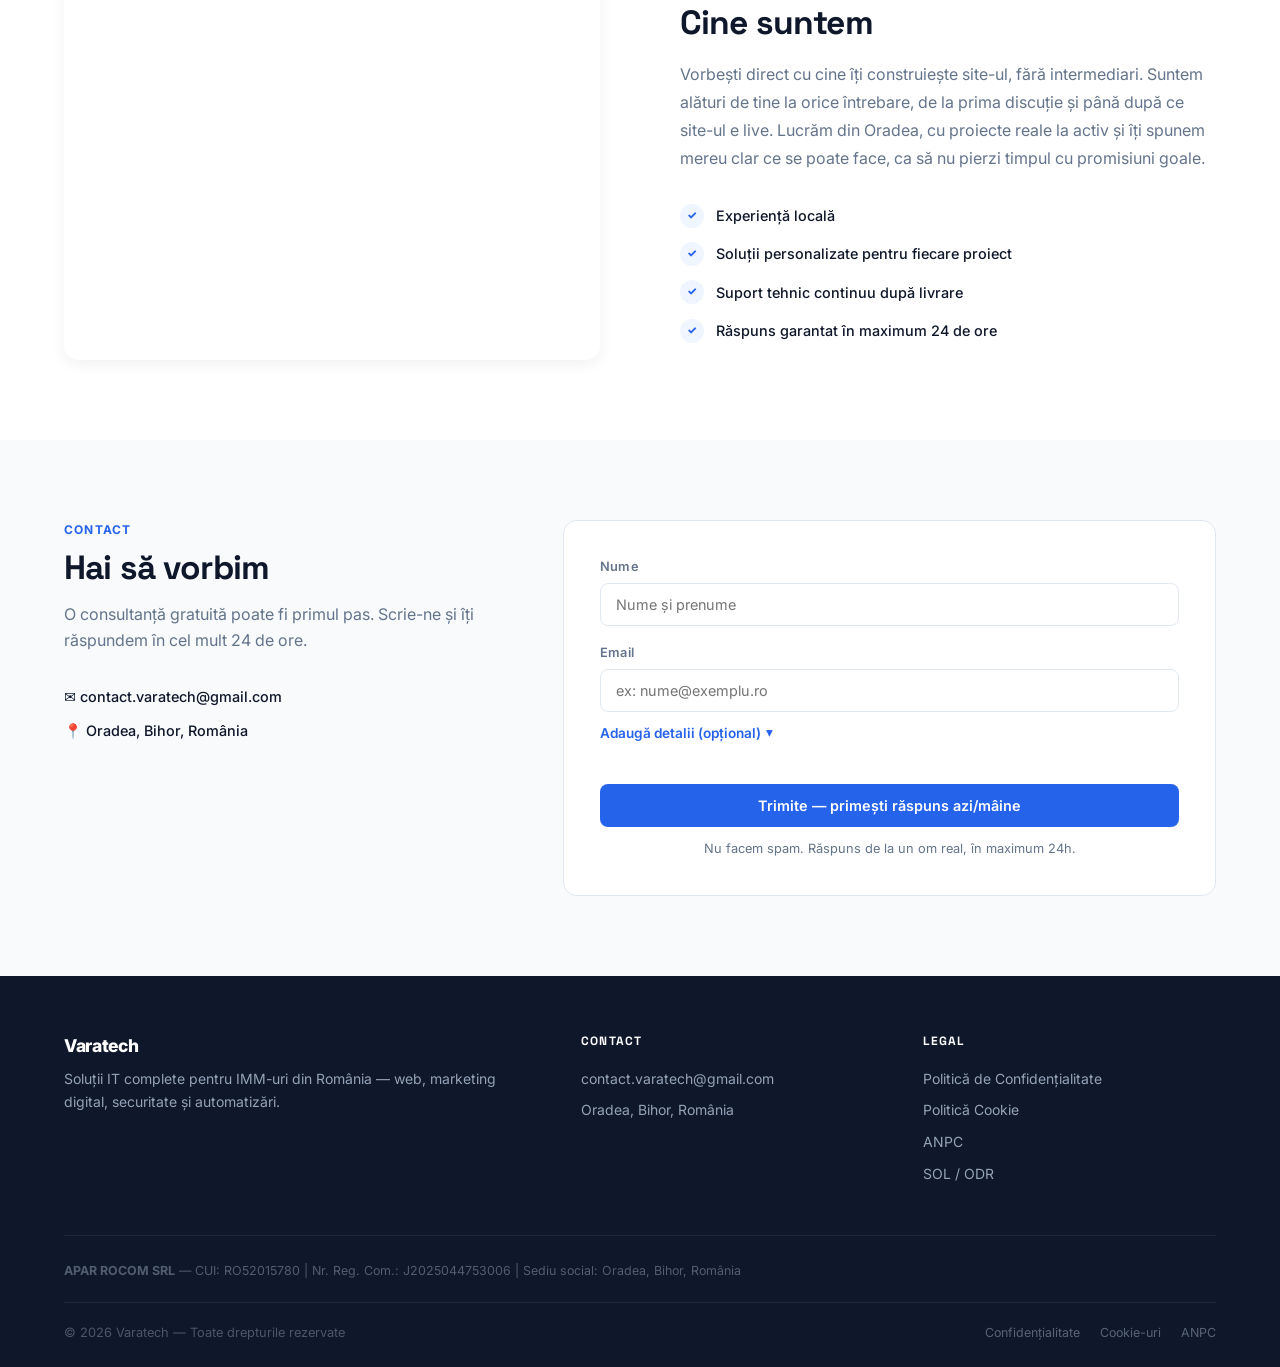
==== commit 05c4e39f: "Shorten about feature: remove market description suffix" ====
--- a/index.html
+++ b/index.html
@@ -306,7 +306,7 @@
             <h2 data-i18n="about.h2">Cine suntem</h2>
             <p data-i18n="about.p">Vorbești direct cu cine îți construiește site-ul, fără intermediari. Suntem alături de tine la orice întrebare, de la prima discuție și până după ce site-ul e live. Lucrăm din Oradea, cu proiecte reale la activ și îți spunem mereu clar ce se poate face, ca să nu pierzi timpul cu promisiuni goale.</p>
             <ul class="feature-list">
-              <li data-i18n="about.f1">Experiență locală — cunosc piața românească</li>
+              <li data-i18n="about.f1">Experiență locală</li>
               <li data-i18n="about.f2">Soluții personalizate pentru fiecare proiect</li>
               <li data-i18n="about.f3">Suport tehnic continuu după livrare</li>
               <li data-i18n="about.f4">Răspuns garantat în maximum 24 de ore</li>
